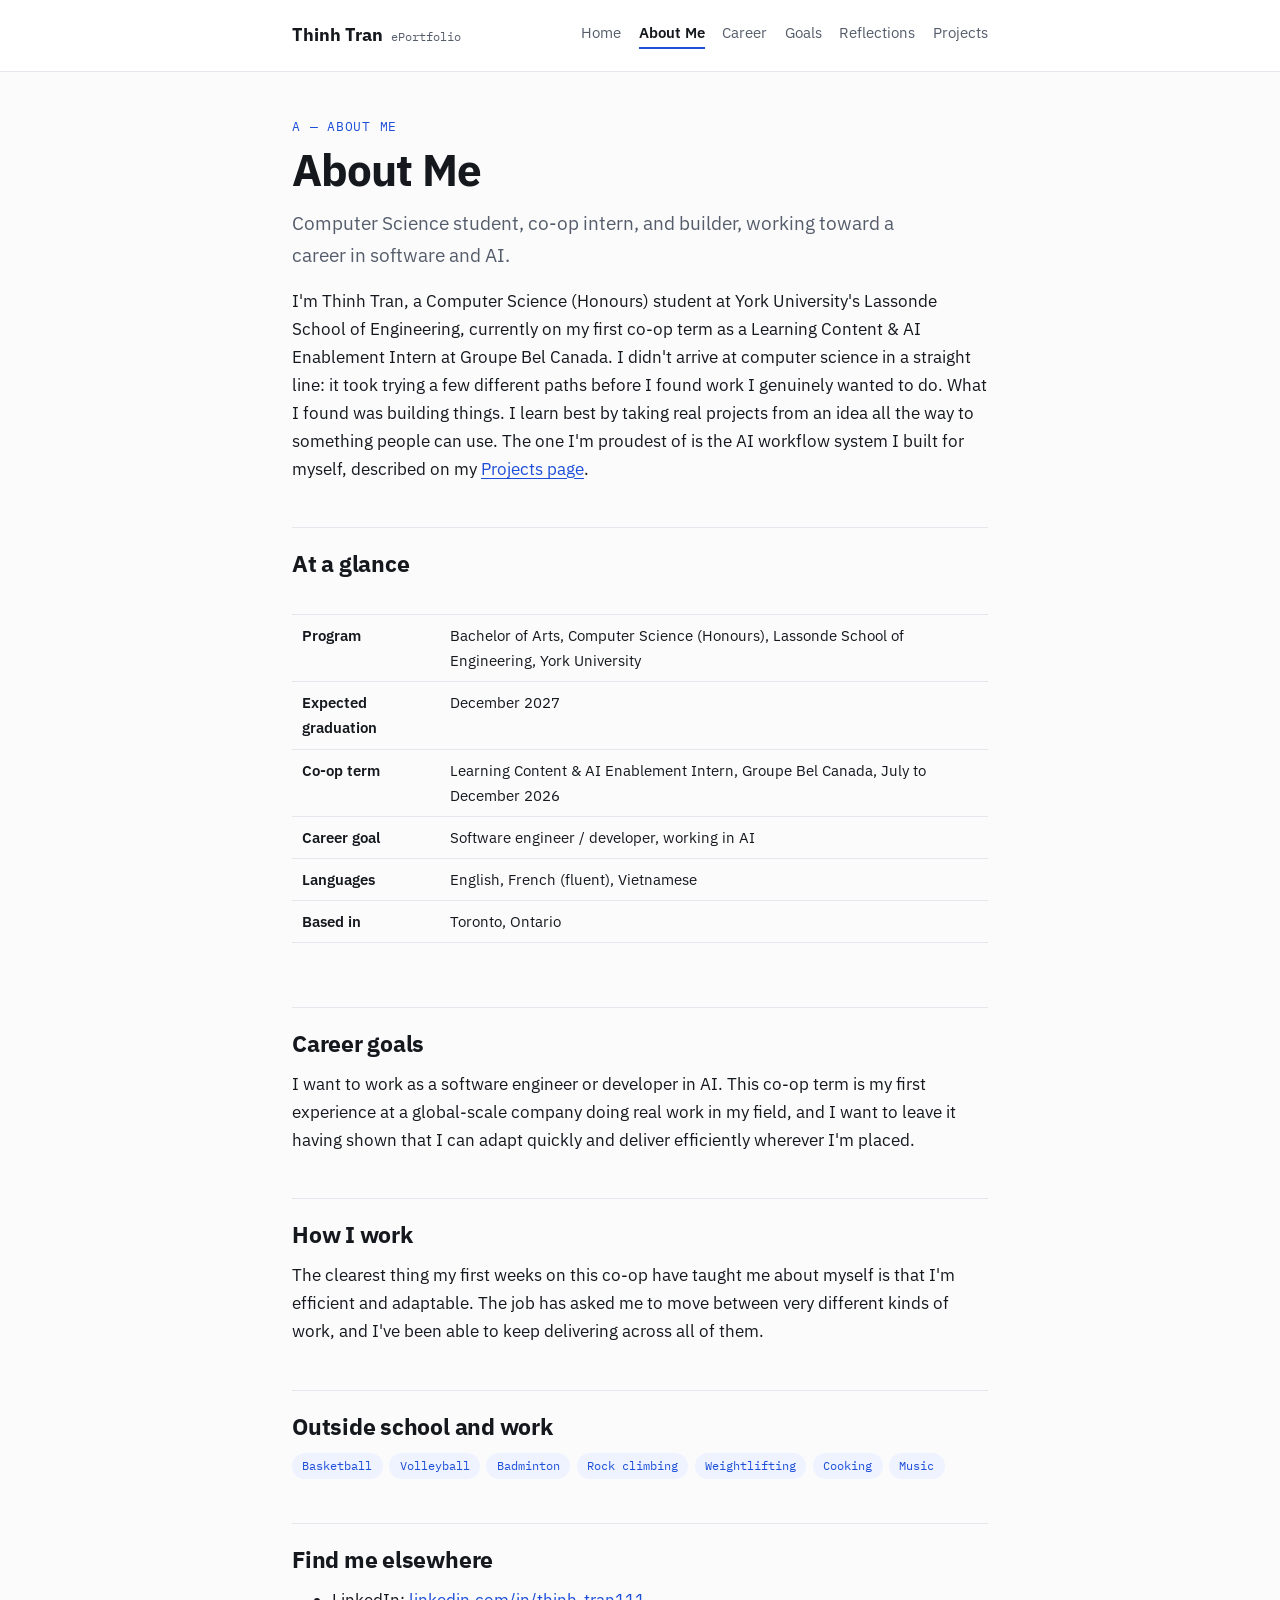
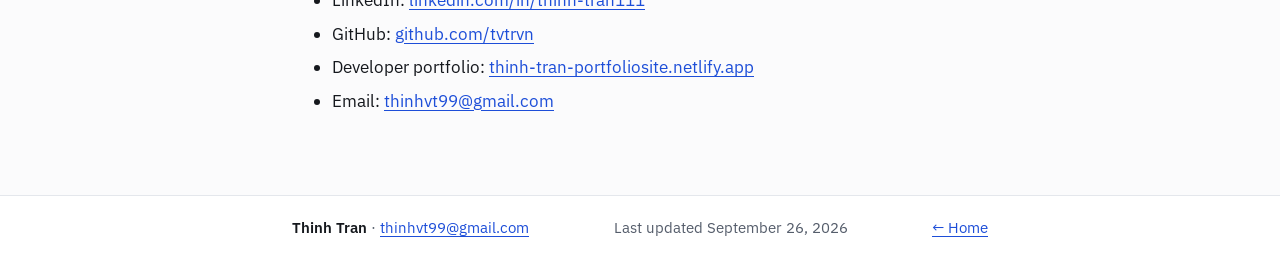
==== docs/about.html @ 8f865313 "ePortfolio: Week 1 shell" ====
<!doctype html>
<html lang="en">
<head>
<meta charset="utf-8">
<meta name="viewport" content="width=device-width, initial-scale=1">
<meta name="robots" content="noindex">
<title>About Me — Thinh Tran</title>
<meta name="description" content="About Thinh Tran: Computer Science student at York University, co-op intern, working toward a career in software and AI.">
<link rel="preconnect" href="https://fonts.googleapis.com">
<link rel="preconnect" href="https://fonts.gstatic.com" crossorigin>
<link href="https://fonts.googleapis.com/css2?family=IBM+Plex+Mono:wght@400;500&family=IBM+Plex+Sans:wght@400;500;600;700&display=swap" rel="stylesheet">
<link rel="stylesheet" href="style.css">
</head>
<body class="page-about">
<a class="skip" href="#main">Skip to content</a>
<header class="site-header">
  <div class="wrap header-row">
    <a class="wordmark" href="index.html">Thinh Tran<span class="wordmark-sub">ePortfolio</span></a>
    <nav aria-label="Main">
      <ul class="nav">
        <li><a href="index.html">Home</a></li>
        <li><a href="about.html" aria-current="page">About Me</a></li>
        <li><a href="career.html">Career</a></li>
        <li><a href="goals.html">Goals</a></li>
        <li><a href="reflections.html">Reflections</a></li>
        <li><a href="projects.html">Projects</a></li>
      </ul>
    </nav>
  </div>
</header>
<main id="main" class="wrap">
<p class="eyebrow">A — About Me</p>
<h1 id="about-me">About Me</h1>
<p class="lede">Computer Science student, co-op intern, and builder, working toward a career in software and AI.</p>

<p>I'm Thinh Tran, a Computer Science (Honours) student at York University's Lassonde School of Engineering, currently on my first co-op term as a Learning Content &amp; AI Enablement Intern at Groupe Bel Canada. I didn't arrive at computer science in a straight line: it took trying a few different paths before I found work I genuinely wanted to do. What I found was building things. I learn best by taking real projects from an idea all the way to something people can use. The one I'm proudest of is the AI workflow system I built for myself, described on my <a href="projects.html">Projects page</a>.</p>
<h2 id="at-a-glance">At a glance</h2>
<div class="table-scroll">
<table>
<thead>
<tr>
<th></th>
<th></th>
</tr>
</thead>
<tbody>
<tr>
<td><strong>Program</strong></td>
<td>Bachelor of Arts, Computer Science (Honours), Lassonde School of Engineering, York University</td>
</tr>
<tr>
<td><strong>Expected graduation</strong></td>
<td>December 2027</td>
</tr>
<tr>
<td><strong>Co-op term</strong></td>
<td>Learning Content &amp; AI Enablement Intern, Groupe Bel Canada, July to December 2026</td>
</tr>
<tr>
<td><strong>Career goal</strong></td>
<td>Software engineer / developer, working in AI</td>
</tr>
<tr>
<td><strong>Languages</strong></td>
<td>English, French (fluent), Vietnamese</td>
</tr>
<tr>
<td><strong>Based in</strong></td>
<td>Toronto, Ontario</td>
</tr>
</tbody>
</table>
</div>
<h2 id="career-goals">Career goals</h2>
<p>I want to work as a software engineer or developer in AI. This co-op term is my first experience at a global-scale company doing real work in my field, and I want to leave it having shown that I can adapt quickly and deliver efficiently wherever I'm placed.</p>
<h2 id="how-i-work">How I work</h2>
<p>The clearest thing my first weeks on this co-op have taught me about myself is that I'm efficient and adaptable. The job has asked me to move between very different kinds of work, and I've been able to keep delivering across all of them.</p>
<h2 id="outside-school-and-work">Outside school and work</h2>
<ul class="tags">
<li>Basketball</li><li>Volleyball</li><li>Badminton</li><li>Rock climbing</li><li>Weightlifting</li><li>Cooking</li><li>Music</li>
</ul>

<h2 id="find-me-elsewhere">Find me elsewhere</h2>
<ul>
<li>LinkedIn: <a href="https://www.linkedin.com/in/thinh-tran111">linkedin.com/in/thinh-tran111</a></li>
<li>GitHub: <a href="https://github.com/tvtrvn">github.com/tvtrvn</a></li>
<li>Developer portfolio: <a href="https://thinh-tran-portfoliosite.netlify.app">thinh-tran-portfoliosite.netlify.app</a></li>
<li>Email: <a href="mailto:thinhvt99@gmail.com">thinhvt99@gmail.com</a></li>
</ul>
</main>
<footer class="site-footer">
  <div class="wrap footer-row">
    <p><strong>Thinh Tran</strong> · <a href="mailto:thinhvt99@gmail.com">thinhvt99@gmail.com</a></p>
    <p class="updated">Last updated September 26, 2026</p>
    <p><a class="home-link" href="index.html">&larr; Home</a></p>
  </div>
</footer>
</body>
</html>
---- docs/style.css ----
/* Thinh Tran — ePortfolio. One stylesheet, one type family (+ mono for labels), one accent. */
:root {
  --bg: #fbfbfc;
  --surface: #ffffff;
  --ink: #15181d;
  --muted: #555d6b;
  --rule: #e4e7ec;
  --accent: #1d4ed8;
  --accent-soft: #eef3ff;
  --radius: 10px;
  --sans: "IBM Plex Sans", system-ui, -apple-system, "Segoe UI", Roboto, sans-serif;
  --mono: "IBM Plex Mono", ui-monospace, "SF Mono", Menlo, Consolas, monospace;
}

* { box-sizing: border-box; }
html { -webkit-text-size-adjust: 100%; }
body {
  margin: 0;
  background: var(--bg);
  color: var(--ink);
  font-family: var(--sans);
  font-size: 1.0625rem;
  line-height: 1.65;
}

.wrap { max-width: 46rem; margin: 0 auto; padding-inline: 1.25rem; }

a { color: var(--accent); text-underline-offset: 0.18em; }
a:hover { text-decoration-thickness: 2px; }
:focus-visible { outline: 3px solid var(--accent); outline-offset: 2px; border-radius: 4px; }

.skip {
  position: absolute; left: -999px; top: 0.5rem;
  background: var(--ink); color: #fff; padding: 0.5rem 0.75rem; border-radius: 6px;
}
.skip:focus { left: 0.5rem; }

/* ---------- header ---------- */
.site-header { border-bottom: 1px solid var(--rule); background: var(--surface); }
.header-row {
  display: flex; flex-wrap: wrap; align-items: center; justify-content: space-between;
  gap: 0.75rem 1.5rem; padding-block: 1rem;
}
.wordmark {
  color: var(--ink); text-decoration: none; font-weight: 700; font-size: 1.125rem;
  display: flex; align-items: baseline; gap: 0.5rem;
}
.wordmark-sub { font-family: var(--mono); font-weight: 400; font-size: 0.75rem; color: var(--muted); }
.nav { list-style: none; margin: 0; padding: 0; display: flex; flex-wrap: wrap; gap: 0.25rem 1.1rem; }
.nav a { color: var(--muted); text-decoration: none; font-size: 0.95rem; padding-block: 0.25rem; display: inline-block; }
.nav a:hover { color: var(--ink); }
.nav a[aria-current="page"] { color: var(--ink); font-weight: 600; box-shadow: inset 0 -2px 0 var(--accent); }

/* ---------- page type ---------- */
main { padding-block: 2.75rem 4rem; }
.eyebrow {
  font-family: var(--mono); font-size: 0.8rem; letter-spacing: 0.06em; text-transform: uppercase;
  color: var(--accent); margin: 0 0 0.5rem;
}
h1 { font-size: clamp(2rem, 1.4rem + 2.6vw, 2.75rem); line-height: 1.15; letter-spacing: -0.02em; margin: 0 0 0.75rem; }
h2 {
  font-size: 1.45rem; line-height: 1.3; letter-spacing: -0.01em;
  margin: 2.75rem 0 0.75rem; padding-top: 1.25rem; border-top: 1px solid var(--rule);
}
h3 { font-size: 1.125rem; line-height: 1.35; margin: 1.75rem 0 0.35rem; }
p, ul, ol { margin: 0 0 1rem; }
li { margin-bottom: 0.35rem; }
.lede { font-size: 1.2rem; color: var(--muted); max-width: 38rem; }
strong { font-weight: 600; }

/* ---------- home ---------- */
.purpose {
  background: var(--surface); border: 1px solid var(--rule); border-left: 4px solid var(--accent);
  border-radius: var(--radius); padding: 1.1rem 1.25rem; margin: 1.75rem 0;
}
.purpose p:last-child { margin-bottom: 0; }
.label { font-family: var(--mono); font-size: 0.78rem; letter-spacing: 0.05em; text-transform: uppercase; color: var(--muted); margin: 0 0 0.35rem; }

.toc { list-style: none; padding: 0; margin: 1rem 0 0; display: grid; gap: 0.75rem; }
.toc li { margin: 0; }
.toc a {
  display: block; text-decoration: none; color: var(--ink);
  background: var(--surface); border: 1px solid var(--rule); border-radius: var(--radius);
  padding: 0.95rem 1.15rem; transition: border-color 0.15s ease;
}
.toc a:hover { border-color: var(--accent); }
.toc .toc-title { display: block; font-weight: 600; color: var(--accent); }
.toc .toc-desc { display: block; color: var(--muted); font-size: 0.95rem; }

.status { font-family: var(--mono); font-size: 0.85rem; color: var(--muted); margin-top: 1.25rem; }

/* ---------- entries (career) ---------- */
.entry { margin: 1.5rem 0 1.75rem; }
.entry-head { display: flex; flex-wrap: wrap; justify-content: space-between; gap: 0.1rem 1rem; align-items: baseline; }
.entry-head h3 { margin: 0; }
.entry-meta { font-family: var(--mono); font-size: 0.82rem; color: var(--muted); white-space: nowrap; }
.entry-org { color: var(--muted); margin: 0.1rem 0 0.5rem; }
.entry ul { padding-left: 1.2rem; }
.accomplishment { background: var(--accent-soft); border-radius: 8px; padding: 0.55rem 0.8rem; font-size: 0.97rem; }

/* ---------- cards (projects, portfolios) ---------- */
.card {
  background: var(--surface); border: 1px solid var(--rule); border-radius: var(--radius);
  padding: 1.25rem 1.35rem; margin: 1.25rem 0;
}
.card h3 { margin-top: 0; }
.card > :last-child { margin-bottom: 0; }
.links { font-size: 0.95rem; }
.stack { font-family: var(--mono); font-size: 0.8rem; color: var(--muted); }

.tags { list-style: none; padding: 0; margin: 0.25rem 0 0.75rem; display: flex; flex-wrap: wrap; gap: 0.4rem; }
.tags li {
  margin: 0; font-family: var(--mono); font-size: 0.75rem; color: var(--accent);
  background: var(--accent-soft); border-radius: 999px; padding: 0.2rem 0.65rem;
}

.coming {
  border: 1px dashed #c3c9d3; border-radius: var(--radius); padding: 0.8rem 1rem;
  color: var(--muted); font-size: 0.95rem; background: transparent;
}
.coming p:last-child { margin-bottom: 0; }

/* ---------- tables ---------- */
.table-scroll { overflow-x: auto; }
table { border-collapse: collapse; width: 100%; font-size: 0.95rem; margin: 0.5rem 0 1.25rem; }
th, td { text-align: left; padding: 0.5rem 0.6rem; border-bottom: 1px solid var(--rule); vertical-align: top; }
th { font-weight: 600; }

/* ---------- footer ---------- */
.site-footer { border-top: 1px solid var(--rule); background: var(--surface); }
.footer-row {
  display: flex; flex-wrap: wrap; justify-content: space-between; gap: 0.25rem 1.5rem;
  padding-block: 1.25rem; font-size: 0.92rem; color: var(--muted);
}
.footer-row p { margin: 0; }
.footer-row strong { color: var(--ink); }

/* ---------- small screens ---------- */
@media (max-width: 560px) {
  body { font-size: 1rem; }
  main { padding-block: 2rem 3rem; }
  .entry-meta { white-space: normal; }
}

/* ---------- print (resume PDF) ---------- */
.print-only { display: none; }
@media print {
  @page { margin: 12mm 14mm; }
  html { font-size: 9.5pt; }
  body { background: #fff; font-size: 1rem; line-height: 1.42; }
  .site-header, .site-footer, .skip, .no-print, .eyebrow { display: none !important; }
  .print-only { display: block; }
  main { padding: 0; max-width: none; }
  h1 { font-size: 2rem; margin-bottom: 0.2rem; }
  h2 { font-size: 1.25rem; margin: 1rem 0 0.4rem; padding-top: 0.5rem; break-after: avoid; }
  h3 { font-size: 1.05rem; margin-top: 0.6rem; }
  p, ul { margin-bottom: 0.45rem; }
  li { margin-bottom: 0.15rem; }
  .entry { margin: 0.7rem 0; }
  .entry-head { break-after: avoid; }
  .entry-org { margin-bottom: 0.25rem; }
  .accomplishment { background: none; padding: 0; font-size: 1rem; }
  th, td { padding: 0.25rem 0.4rem; font-size: 1rem; }
  a { color: var(--ink); text-decoration: none; }
}
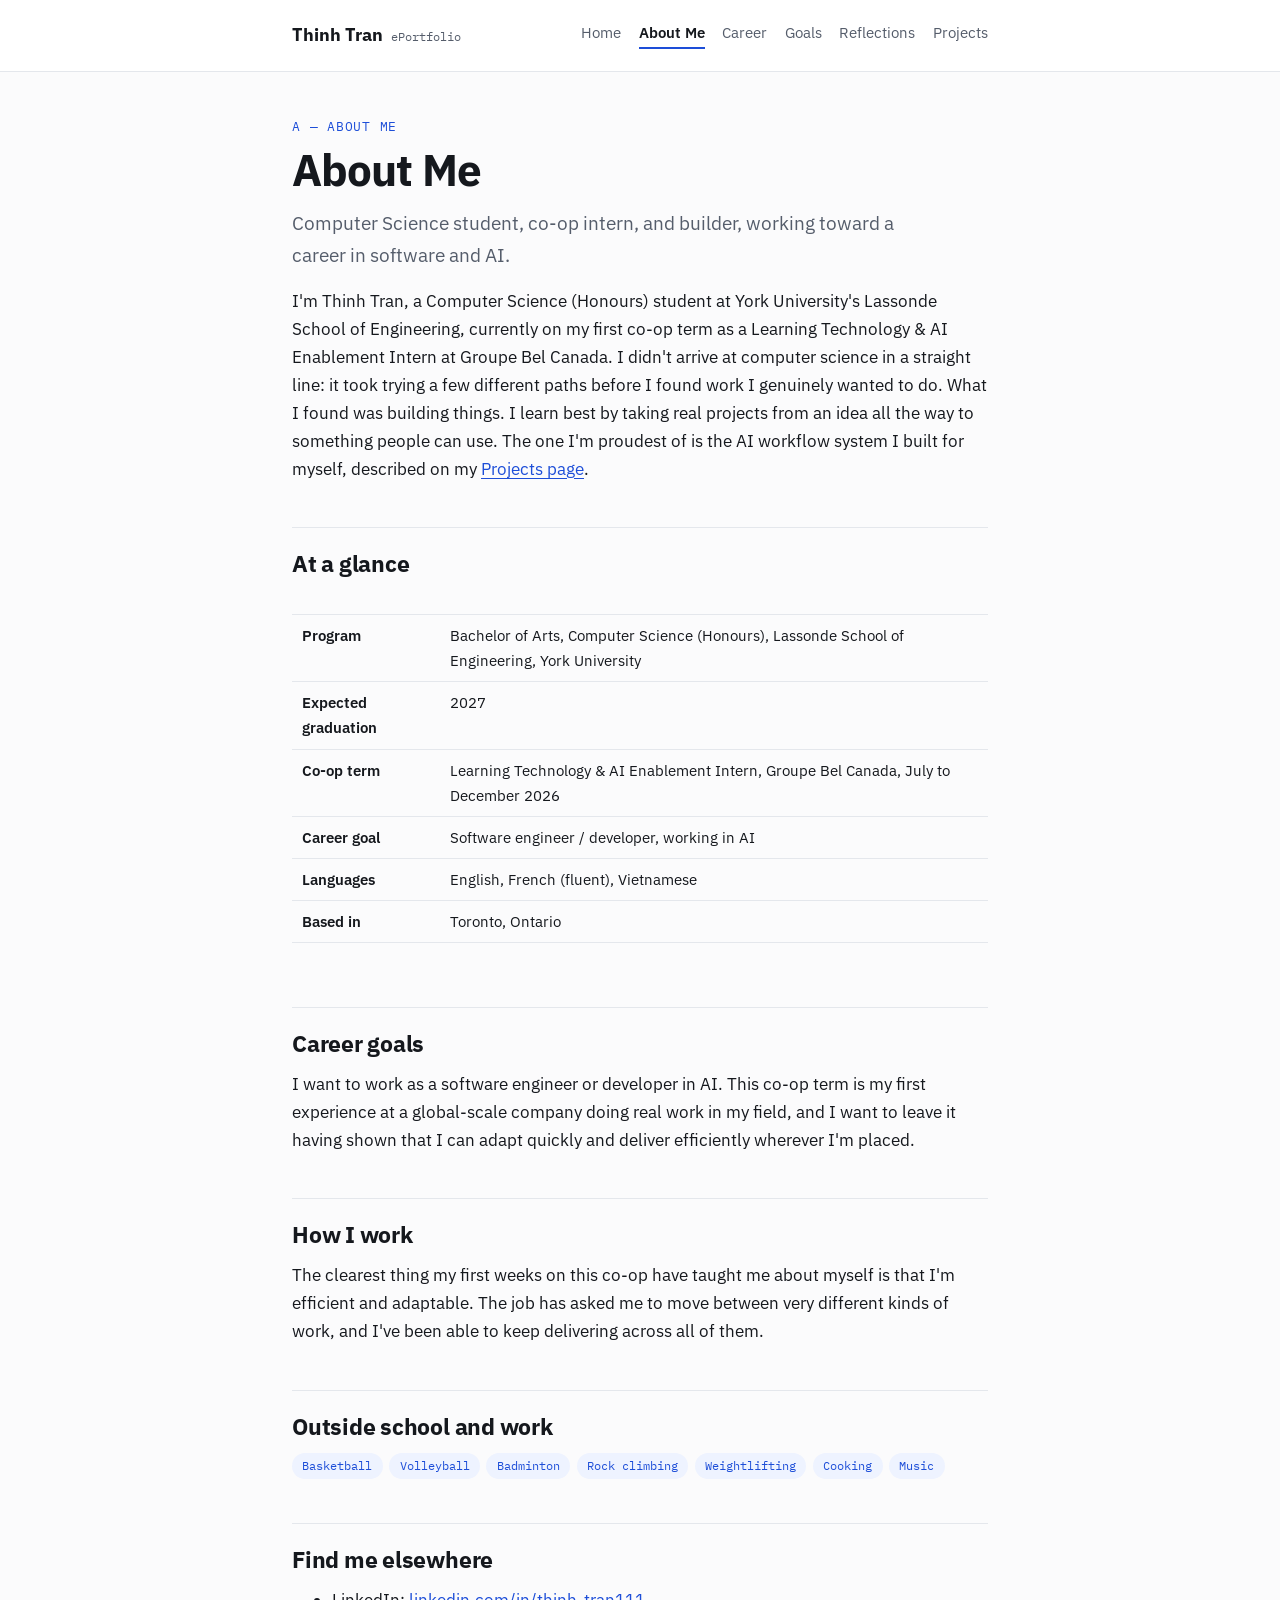
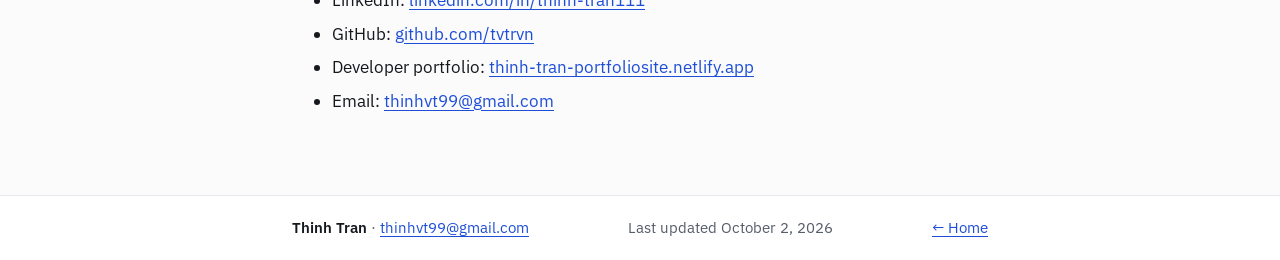
==== commit 41b5bec1: "Career: Bel title, York Sep 2024, Swimingo final numbers (14 pages live), 22-test E2E, Aritzia to Au" ====
--- a/docs/about.html
+++ b/docs/about.html
@@ -33,7 +33,7 @@
 <h1 id="about-me">About Me</h1>
 <p class="lede">Computer Science student, co-op intern, and builder, working toward a career in software and AI.</p>
 
-<p>I'm Thinh Tran, a Computer Science (Honours) student at York University's Lassonde School of Engineering, currently on my first co-op term as a Learning Content &amp; AI Enablement Intern at Groupe Bel Canada. I didn't arrive at computer science in a straight line: it took trying a few different paths before I found work I genuinely wanted to do. What I found was building things. I learn best by taking real projects from an idea all the way to something people can use. The one I'm proudest of is the AI workflow system I built for myself, described on my <a href="projects.html">Projects page</a>.</p>
+<p>I'm Thinh Tran, a Computer Science (Honours) student at York University's Lassonde School of Engineering, currently on my first co-op term as a Learning Technology &amp; AI Enablement Intern at Groupe Bel Canada. I didn't arrive at computer science in a straight line: it took trying a few different paths before I found work I genuinely wanted to do. What I found was building things. I learn best by taking real projects from an idea all the way to something people can use. The one I'm proudest of is the AI workflow system I built for myself, described on my <a href="projects.html">Projects page</a>.</p>
 <h2 id="at-a-glance">At a glance</h2>
 <div class="table-scroll">
 <table>
@@ -50,11 +50,11 @@
 </tr>
 <tr>
 <td><strong>Expected graduation</strong></td>
-<td>December 2027</td>
+<td>2027</td>
 </tr>
 <tr>
 <td><strong>Co-op term</strong></td>
-<td>Learning Content &amp; AI Enablement Intern, Groupe Bel Canada, July to December 2026</td>
+<td>Learning Technology &amp; AI Enablement Intern, Groupe Bel Canada, July to December 2026</td>
 </tr>
 <tr>
 <td><strong>Career goal</strong></td>
@@ -91,7 +91,7 @@
 <footer class="site-footer">
   <div class="wrap footer-row">
     <p><strong>Thinh Tran</strong> · <a href="mailto:thinhvt99@gmail.com">thinhvt99@gmail.com</a></p>
-    <p class="updated">Last updated September 26, 2026</p>
+    <p class="updated">Last updated October 2, 2026</p>
     <p><a class="home-link" href="index.html">&larr; Home</a></p>
   </div>
 </footer>
--- a/docs/style.css
+++ b/docs/style.css
@@ -158,7 +158,8 @@
   li { margin-bottom: 0.15rem; }
   .entry { margin: 0.7rem 0; }
   .entry-head { break-after: avoid; }
-  .entry-org { margin-bottom: 0.25rem; }
+  .entry-org { margin-bottom: 0.25rem; break-after: avoid; }
+  .entry ul { break-before: avoid; }
   .accomplishment { background: none; padding: 0; font-size: 1rem; }
   th, td { padding: 0.25rem 0.4rem; font-size: 1rem; }
   a { color: var(--ink); text-decoration: none; }
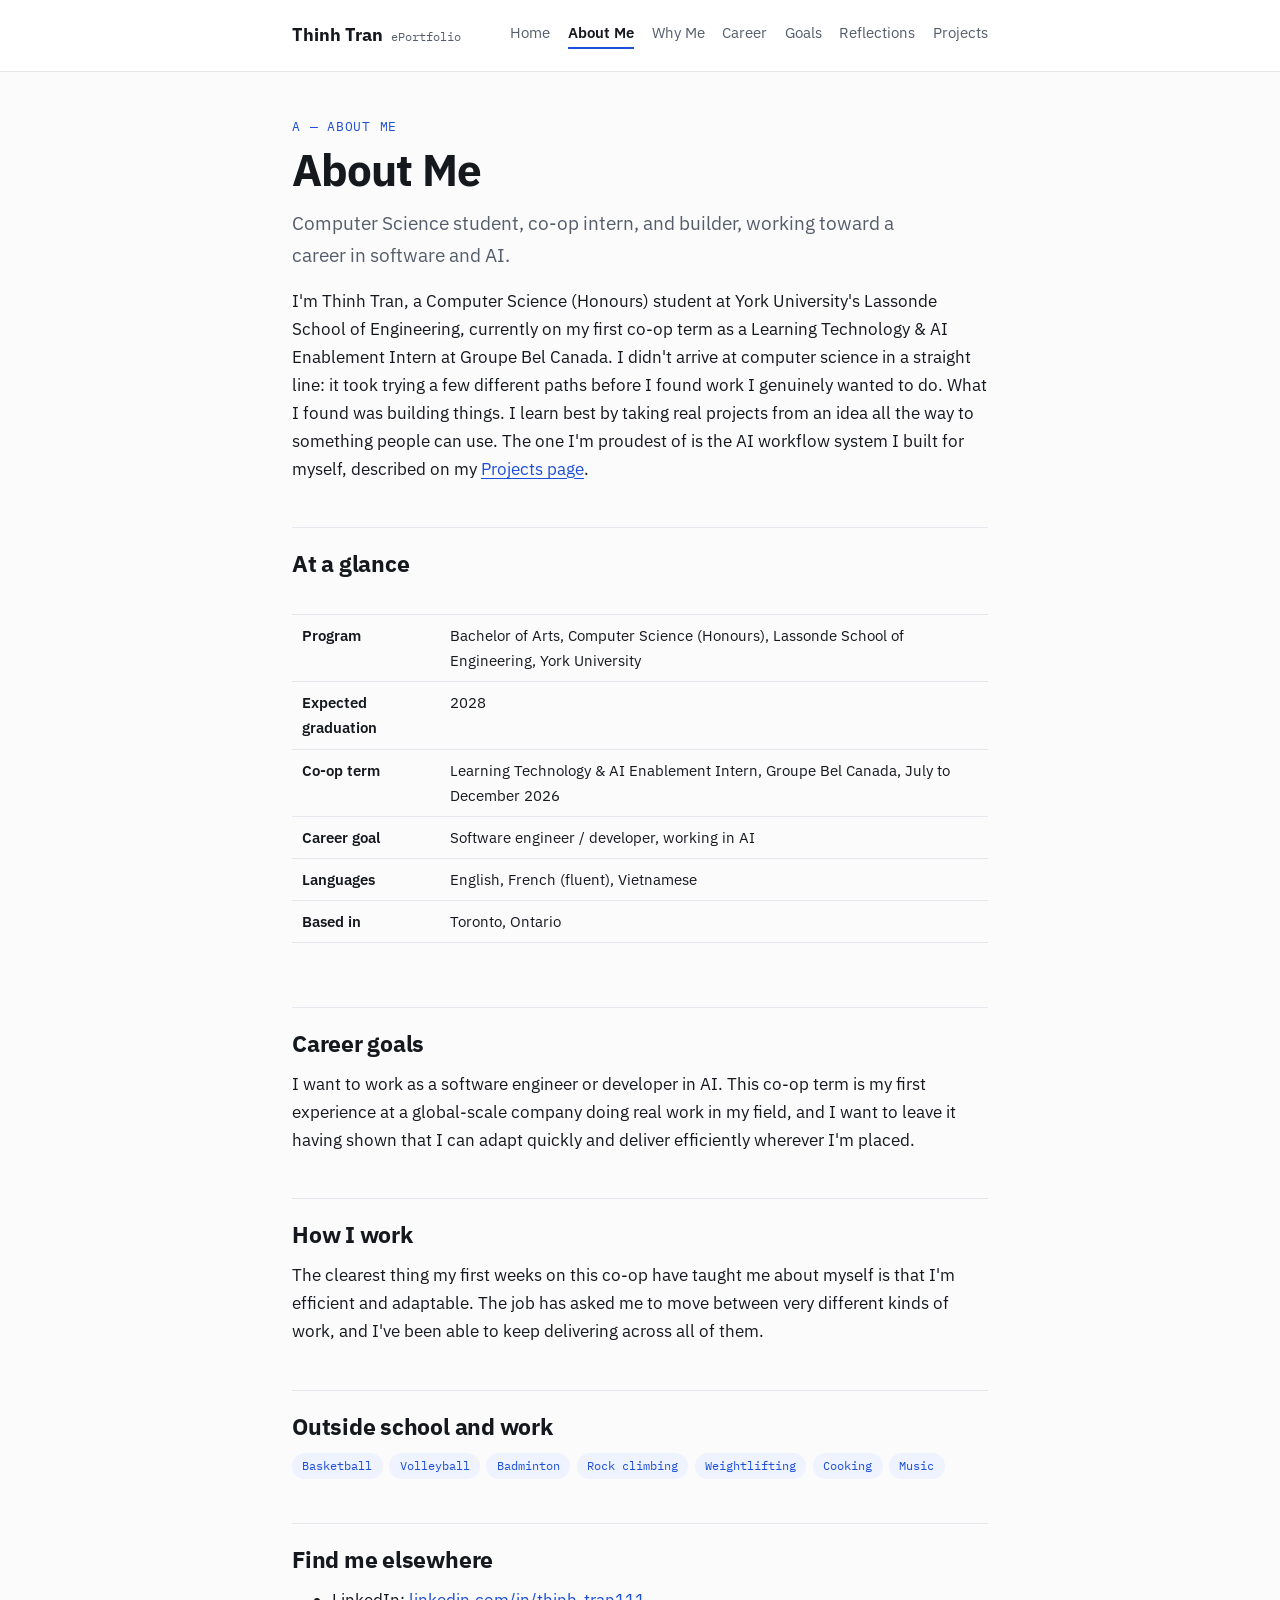
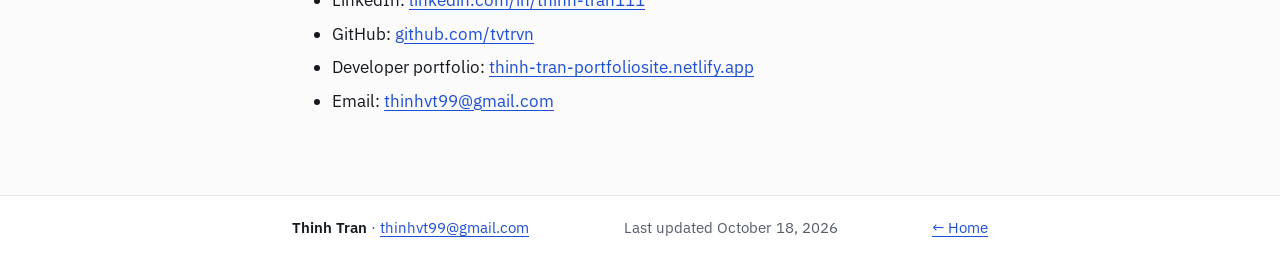
==== commit 49fb503d: "Week 4: Why Me video page (video, captions, poster); graduation 2028; check.py verifies media files" ====
--- a/docs/about.html
+++ b/docs/about.html
@@ -20,6 +20,7 @@
       <ul class="nav">
         <li><a href="index.html">Home</a></li>
         <li><a href="about.html" aria-current="page">About Me</a></li>
+        <li><a href="why-me.html">Why Me</a></li>
         <li><a href="career.html">Career</a></li>
         <li><a href="goals.html">Goals</a></li>
         <li><a href="reflections.html">Reflections</a></li>
@@ -50,7 +51,7 @@
 </tr>
 <tr>
 <td><strong>Expected graduation</strong></td>
-<td>2027</td>
+<td>2028</td>
 </tr>
 <tr>
 <td><strong>Co-op term</strong></td>
@@ -91,7 +92,7 @@
 <footer class="site-footer">
   <div class="wrap footer-row">
     <p><strong>Thinh Tran</strong> · <a href="mailto:thinhvt99@gmail.com">thinhvt99@gmail.com</a></p>
-    <p class="updated">Last updated October 2, 2026</p>
+    <p class="updated">Last updated October 18, 2026</p>
     <p><a class="home-link" href="index.html">&larr; Home</a></p>
   </div>
 </footer>
--- a/docs/style.css
+++ b/docs/style.css
@@ -164,3 +164,8 @@
   th, td { padding: 0.25rem 0.4rem; font-size: 1rem; }
   a { color: var(--ink); text-decoration: none; }
 }
+
+/* ---------- video ---------- */
+.video { margin: 1.5rem 0 2rem; }
+.video video { width: 100%; height: auto; display: block; border-radius: var(--radius); background: #000; box-shadow: 0 1px 2px rgba(0,0,0,.06), 0 12px 32px rgba(0,0,0,.10); }
+.video figcaption { color: var(--muted); font-size: 0.9rem; margin-top: 0.6rem; }
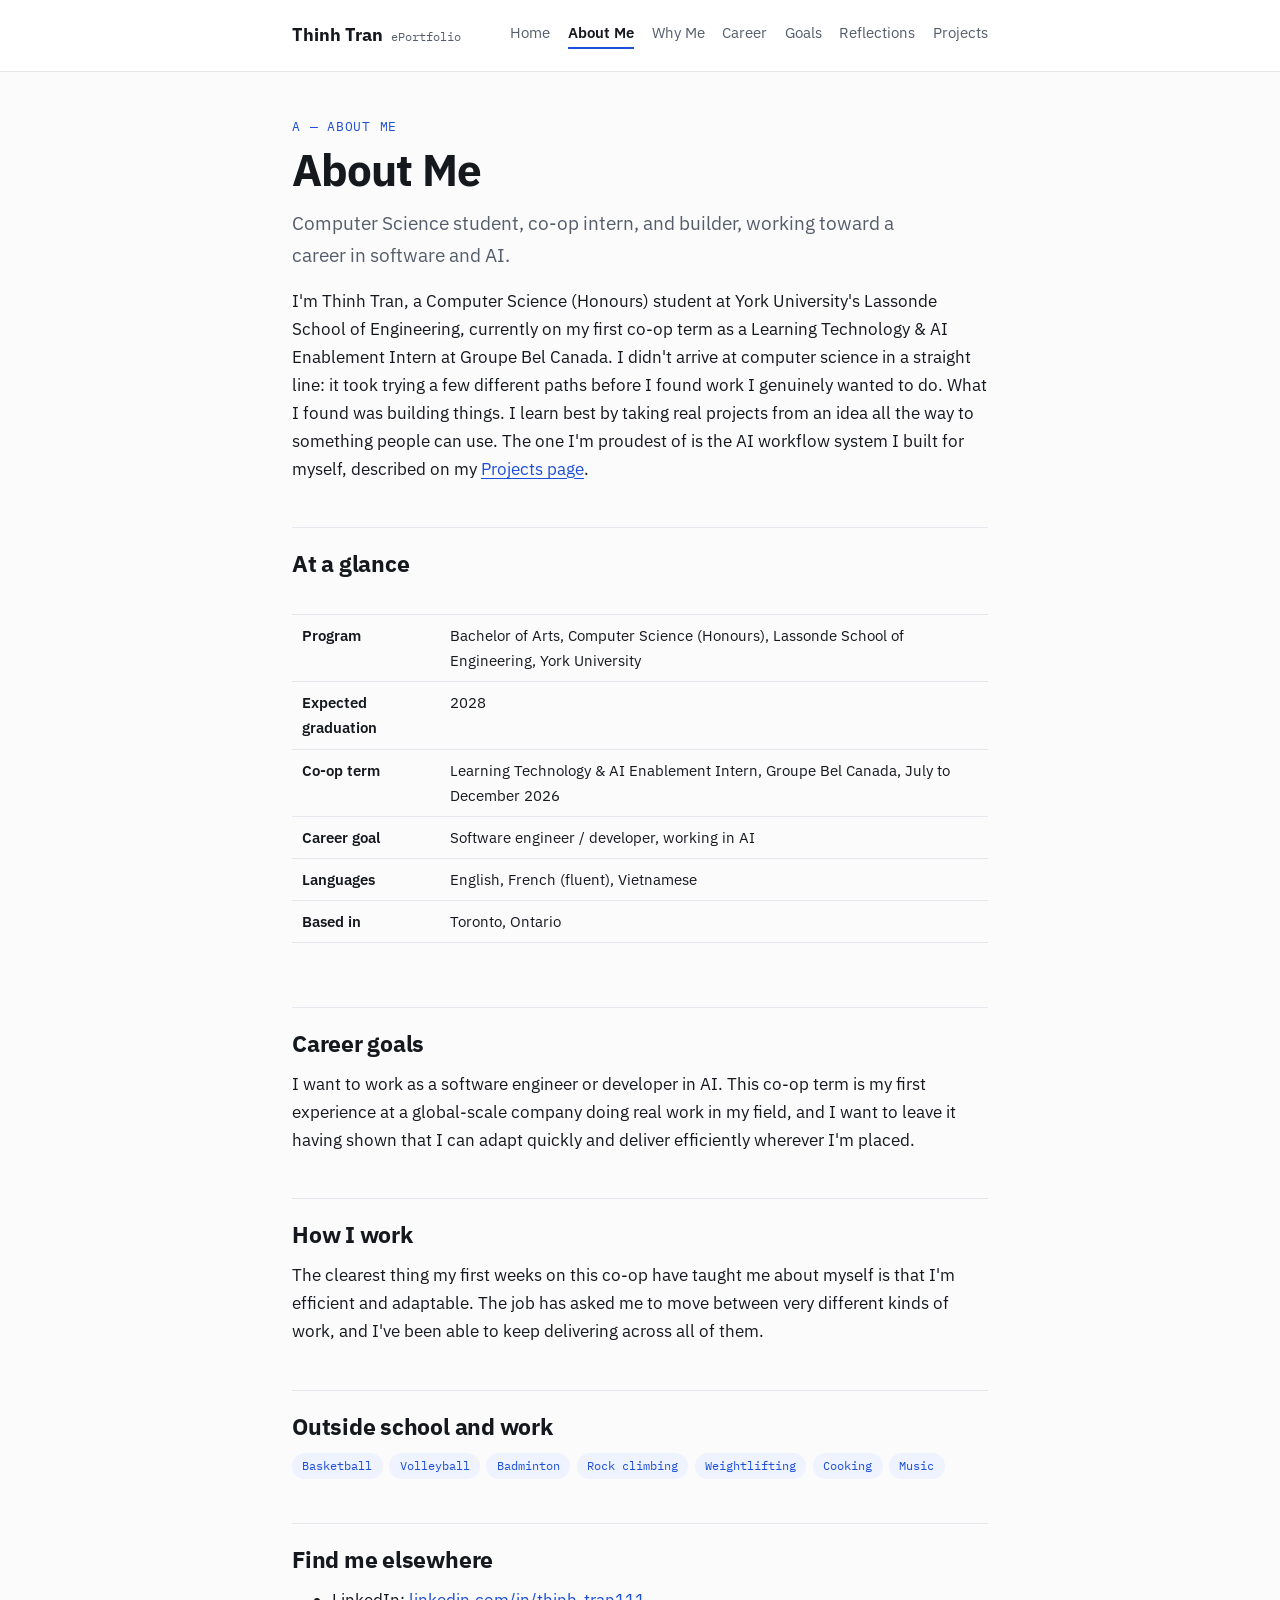
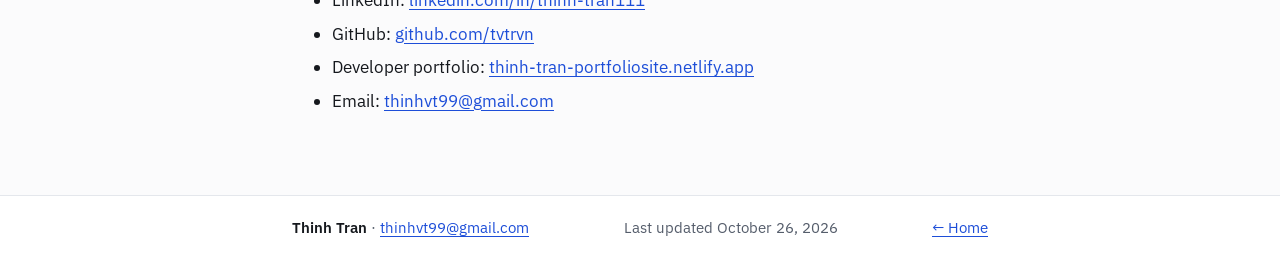
==== commit ce4f4b81: "Career: Bel work mode is remote, not hybrid (Thinh, Oct 23)" ====
--- a/docs/about.html
+++ b/docs/about.html
@@ -92,7 +92,7 @@
 <footer class="site-footer">
   <div class="wrap footer-row">
     <p><strong>Thinh Tran</strong> · <a href="mailto:thinhvt99@gmail.com">thinhvt99@gmail.com</a></p>
-    <p class="updated">Last updated October 18, 2026</p>
+    <p class="updated">Last updated October 26, 2026</p>
     <p><a class="home-link" href="index.html">&larr; Home</a></p>
   </div>
 </footer>
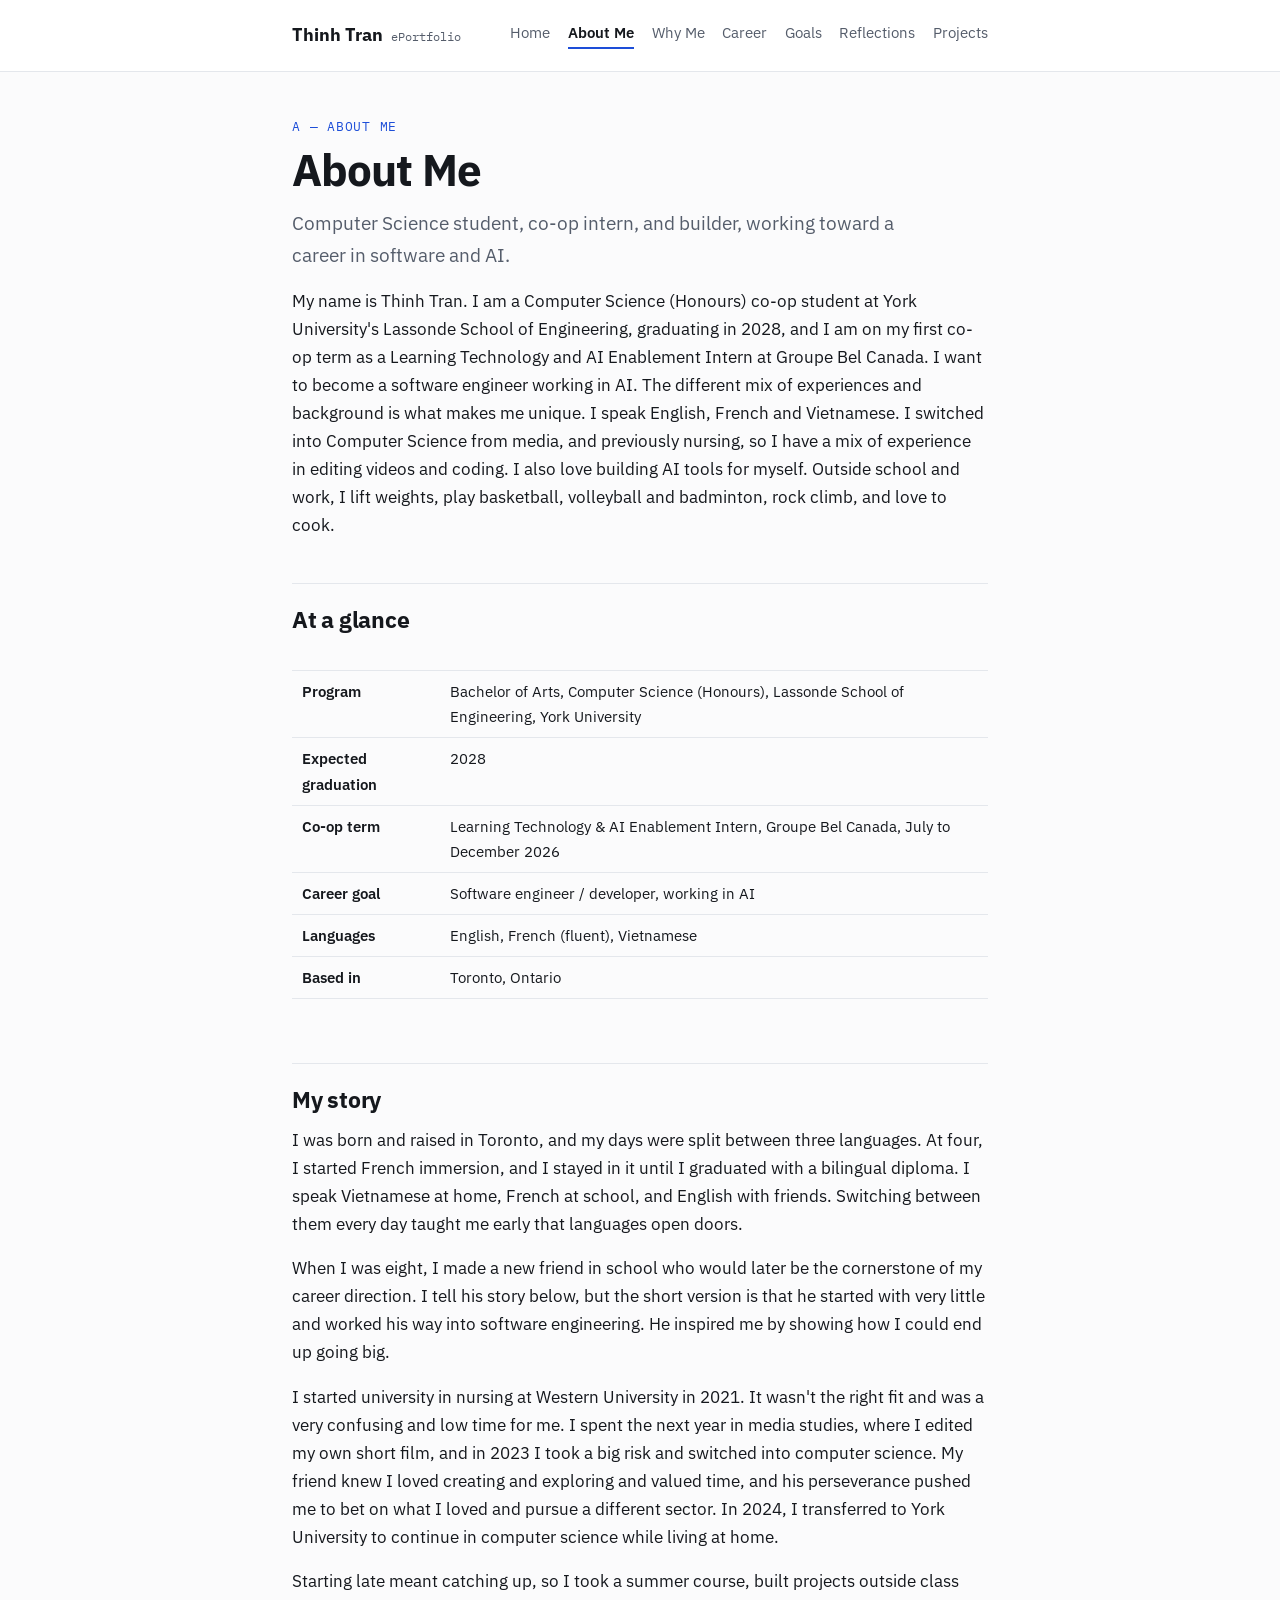
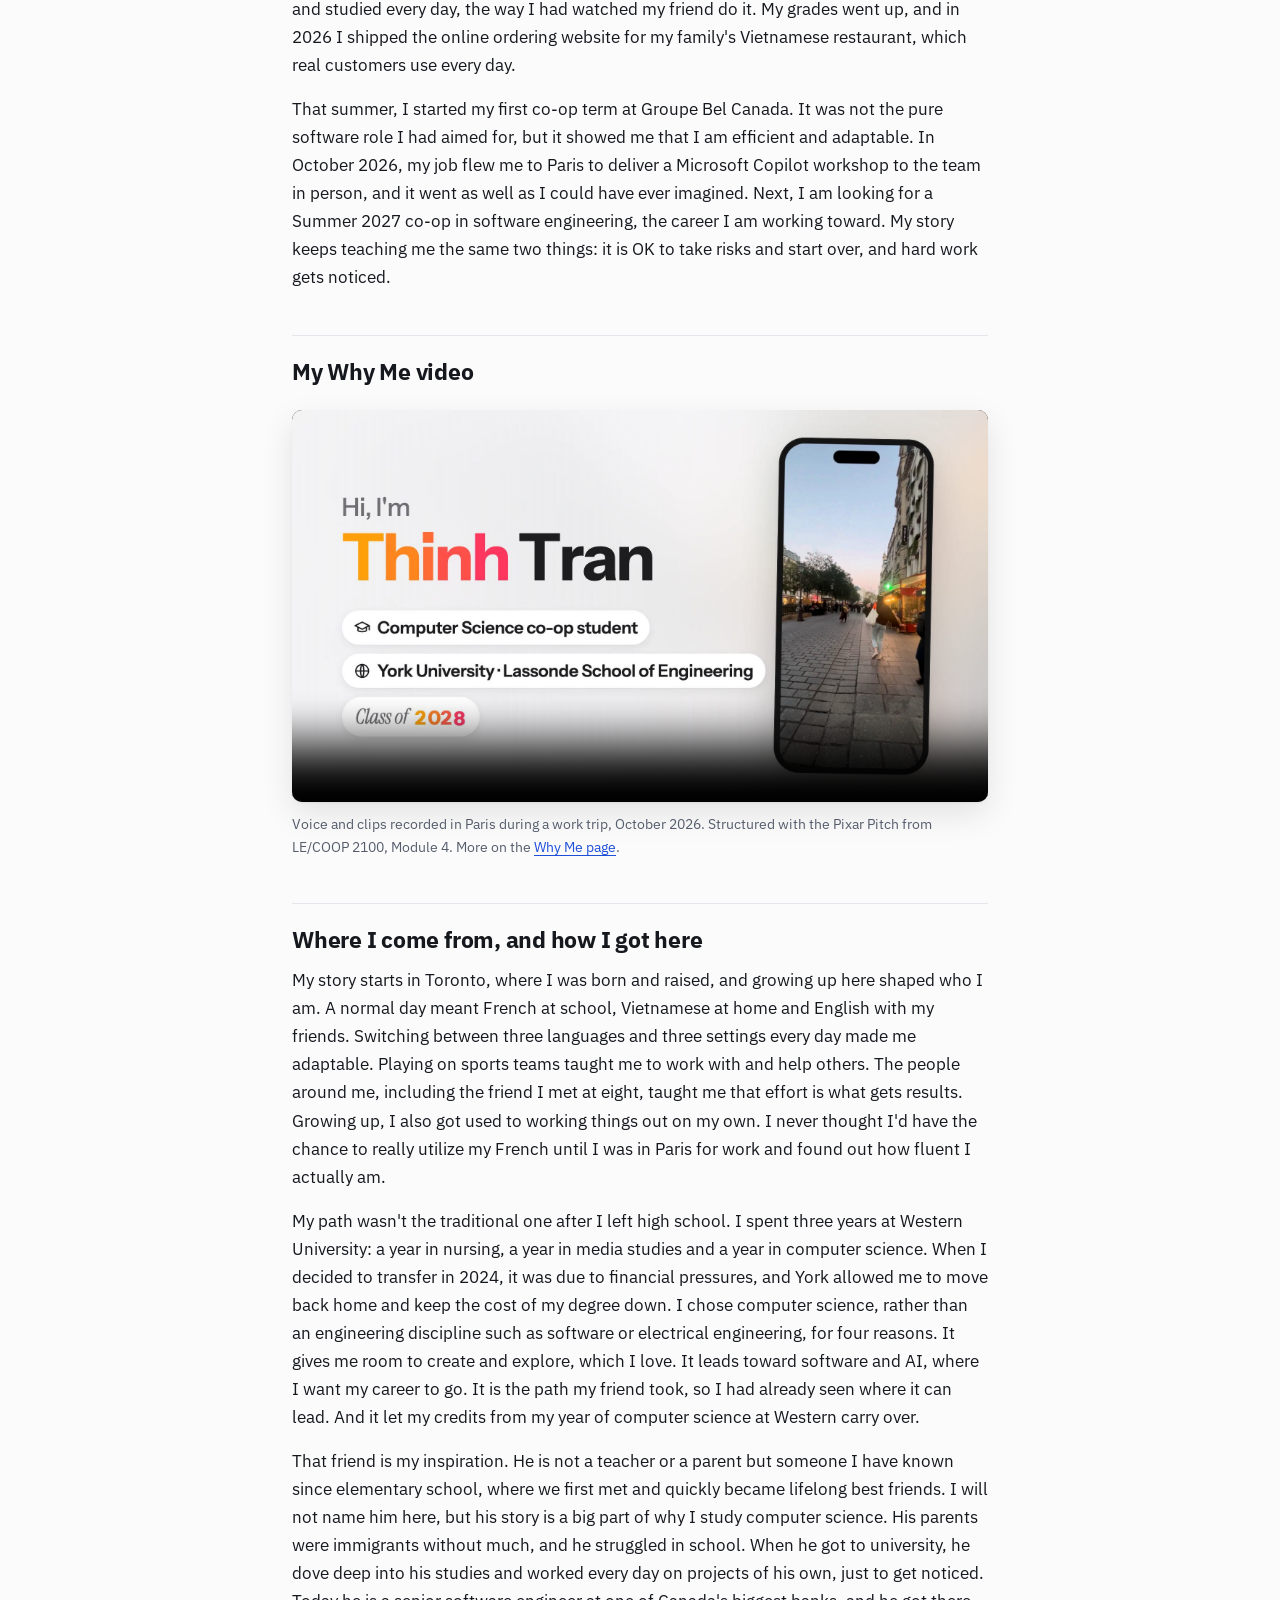
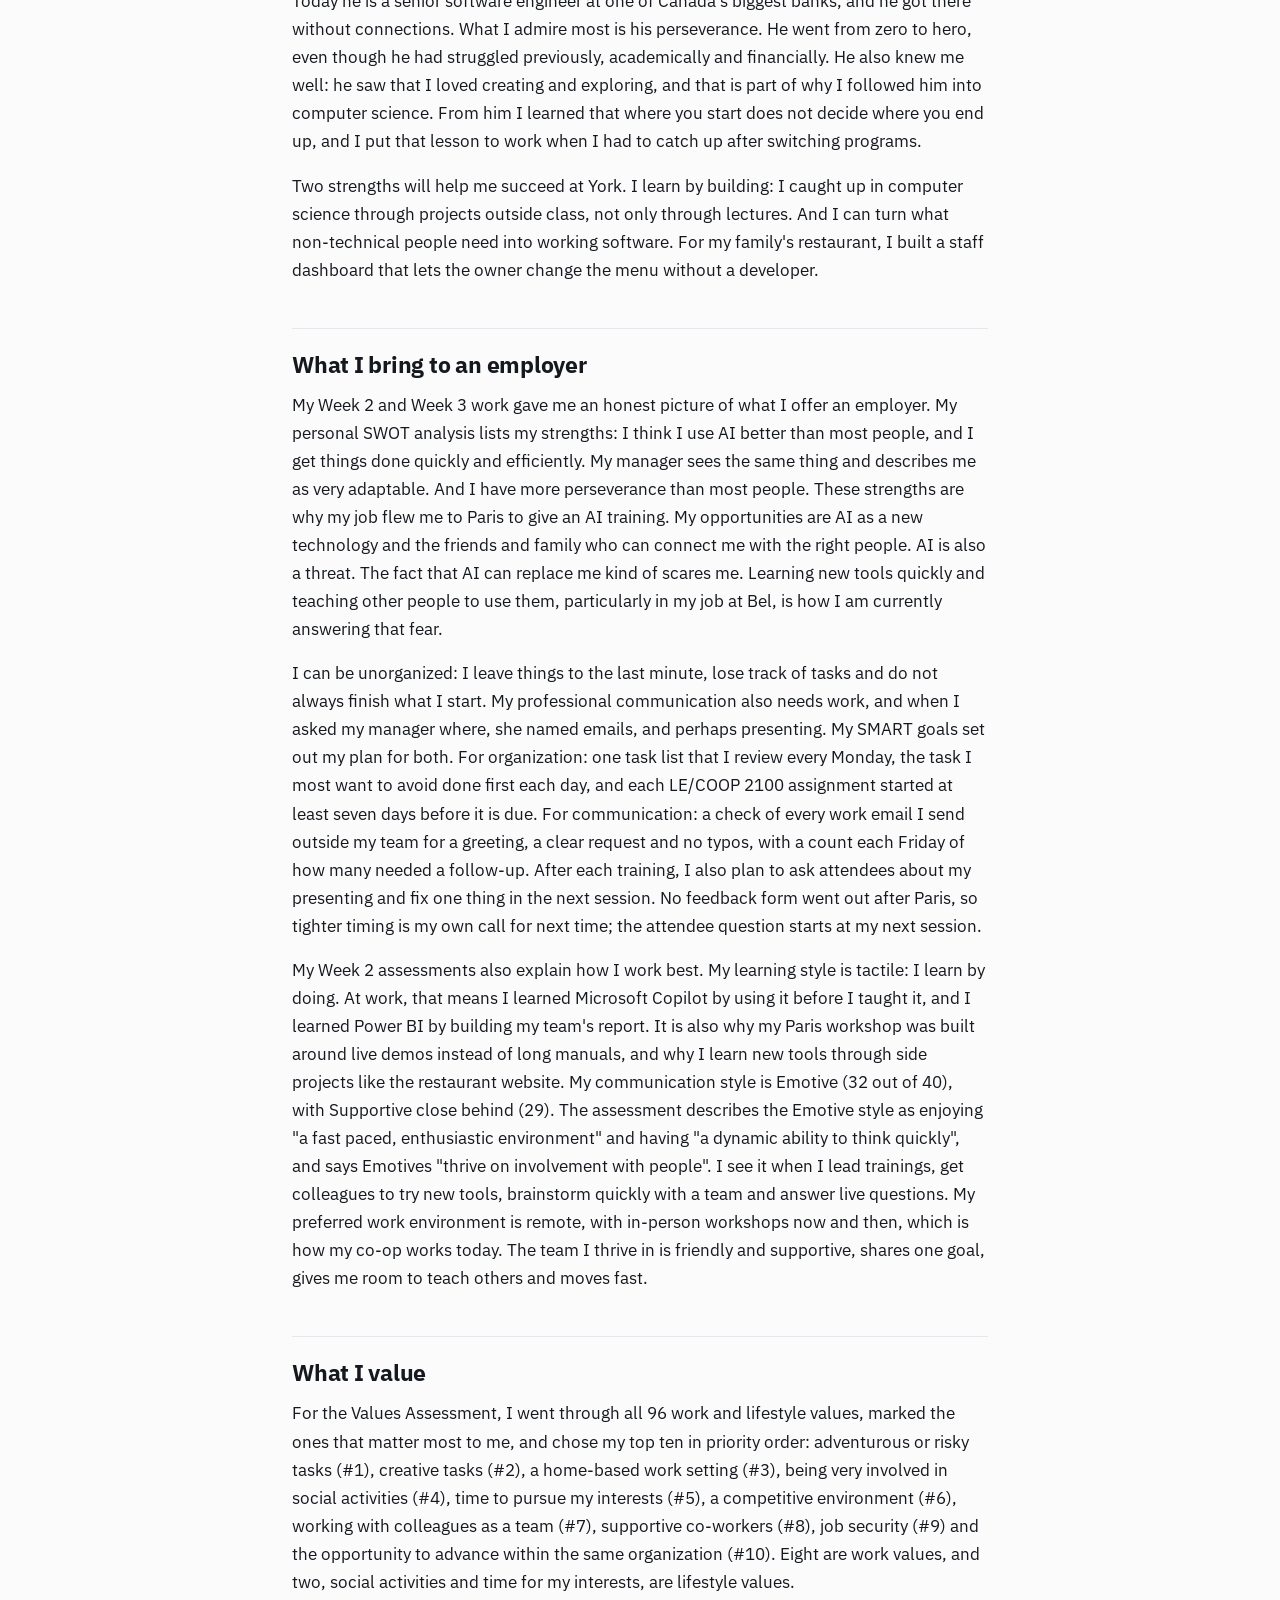
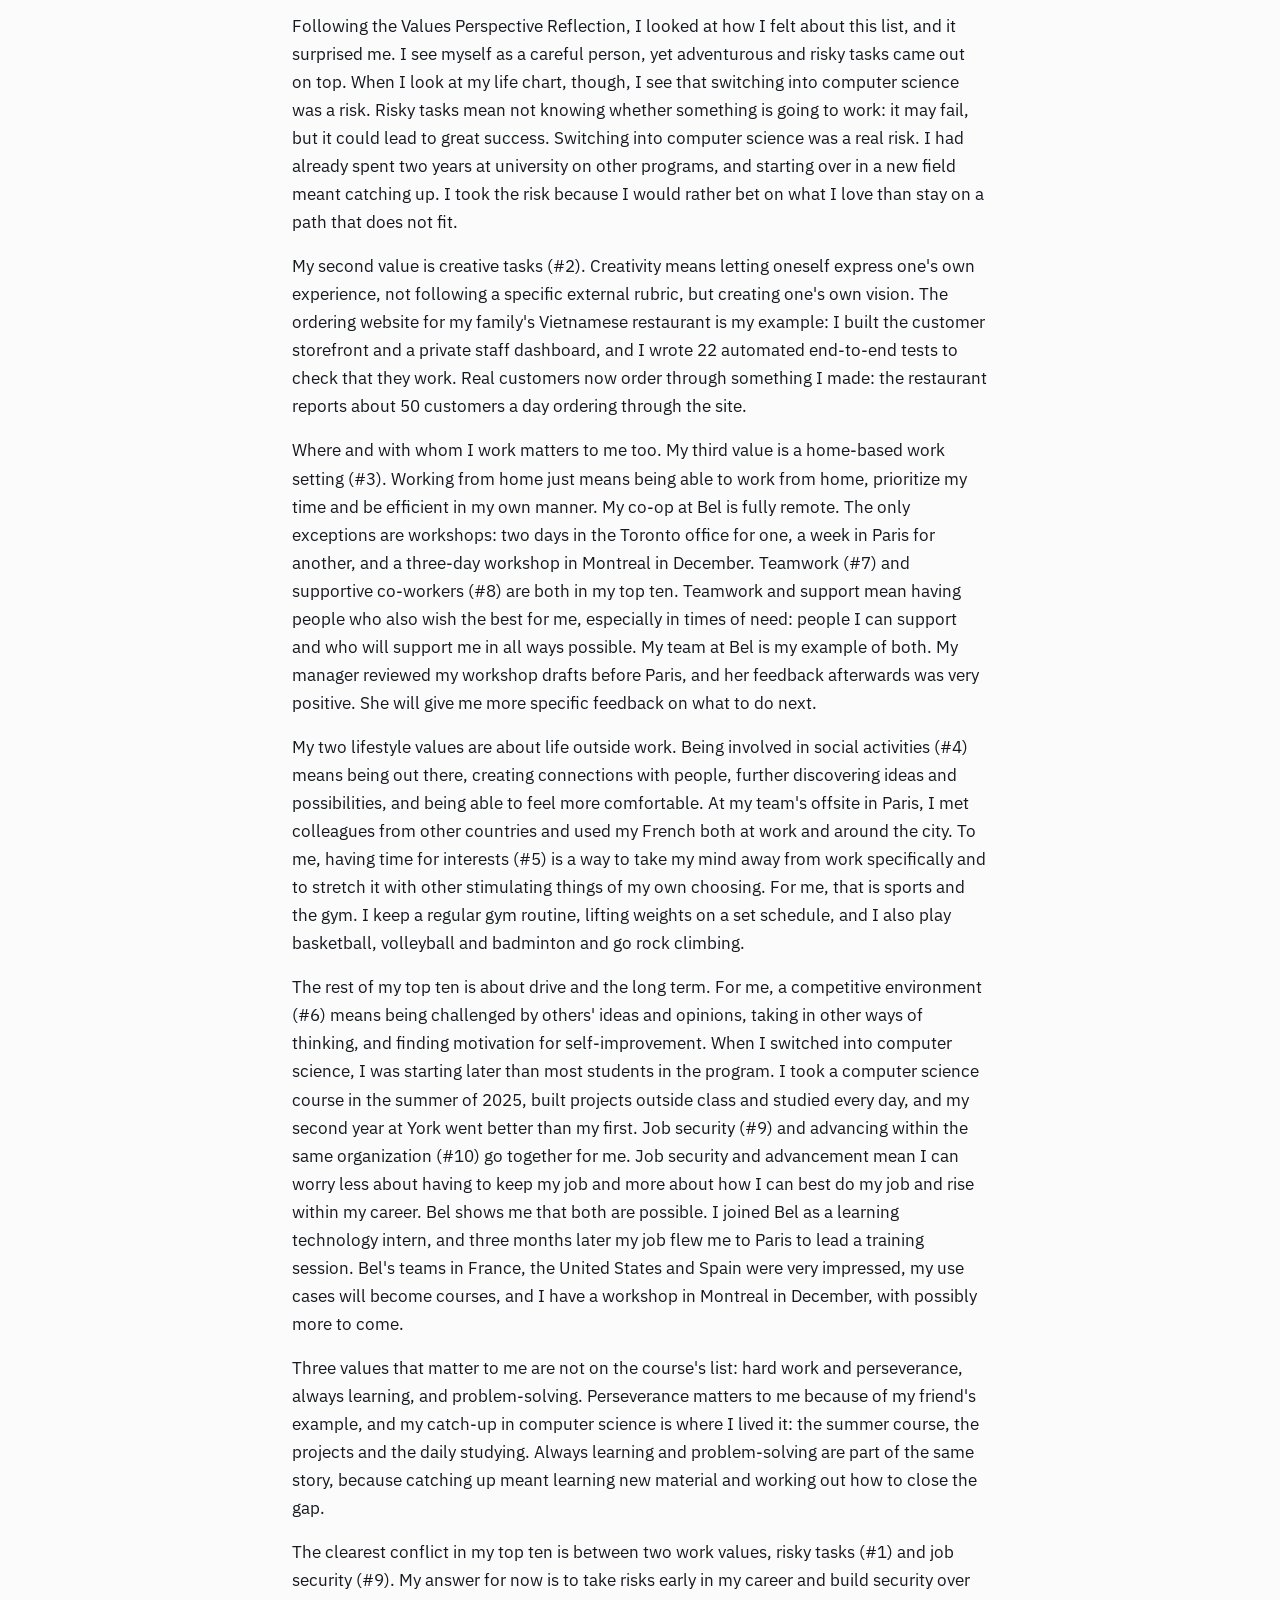
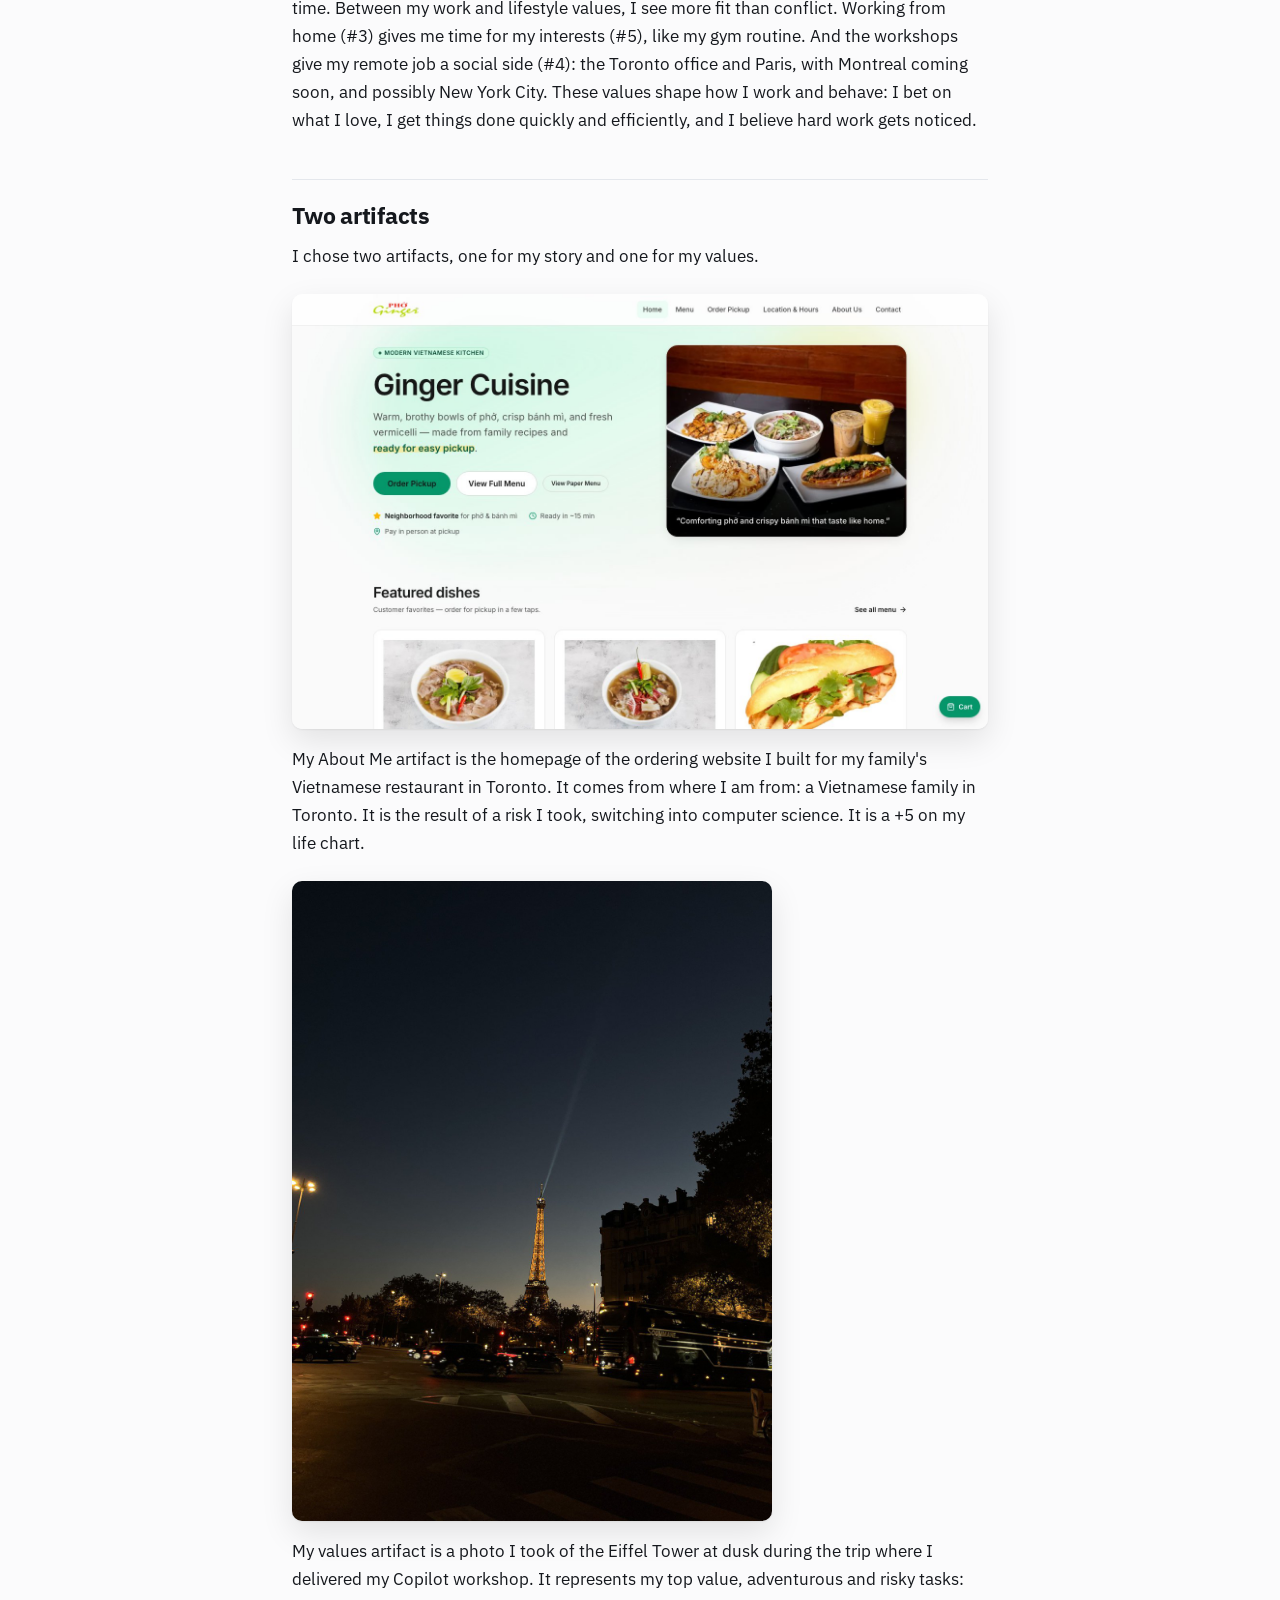
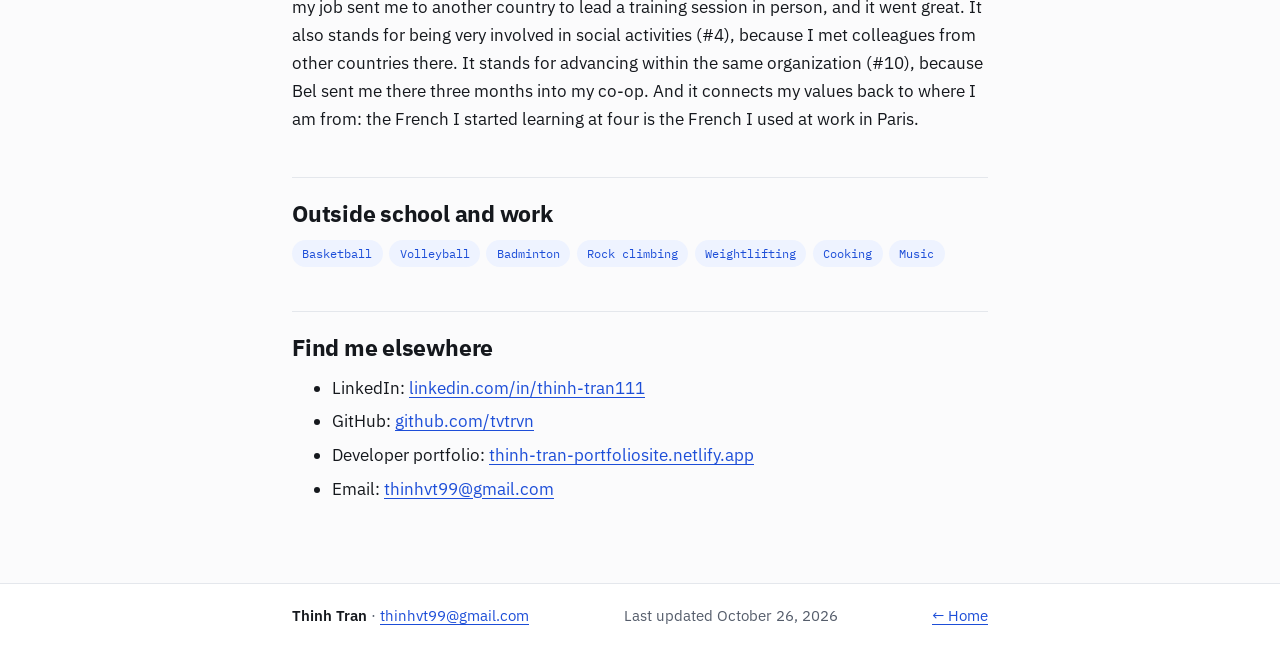
==== commit 9d7695bc: "About Me: web version of the submitted essay (Oct 23) + Why Me video embedded; artifact photos; Goal" ====
--- a/docs/about.html
+++ b/docs/about.html
@@ -34,7 +34,7 @@
 <h1 id="about-me">About Me</h1>
 <p class="lede">Computer Science student, co-op intern, and builder, working toward a career in software and AI.</p>
 
-<p>I'm Thinh Tran, a Computer Science (Honours) student at York University's Lassonde School of Engineering, currently on my first co-op term as a Learning Technology &amp; AI Enablement Intern at Groupe Bel Canada. I didn't arrive at computer science in a straight line: it took trying a few different paths before I found work I genuinely wanted to do. What I found was building things. I learn best by taking real projects from an idea all the way to something people can use. The one I'm proudest of is the AI workflow system I built for myself, described on my <a href="projects.html">Projects page</a>.</p>
+<p>My name is Thinh Tran. I am a Computer Science (Honours) co-op student at York University's Lassonde School of Engineering, graduating in 2028, and I am on my first co-op term as a Learning Technology and AI Enablement Intern at Groupe Bel Canada. I want to become a software engineer working in AI. The different mix of experiences and background is what makes me unique. I speak English, French and Vietnamese. I switched into Computer Science from media, and previously nursing, so I have a mix of experience in editing videos and coding. I also love building AI tools for myself. Outside school and work, I lift weights, play basketball, volleyball and badminton, rock climb, and love to cook.</p>
 <h2 id="at-a-glance">At a glance</h2>
 <div class="table-scroll">
 <table>
@@ -72,10 +72,51 @@
 </tbody>
 </table>
 </div>
-<h2 id="career-goals">Career goals</h2>
-<p>I want to work as a software engineer or developer in AI. This co-op term is my first experience at a global-scale company doing real work in my field, and I want to leave it having shown that I can adapt quickly and deliver efficiently wherever I'm placed.</p>
-<h2 id="how-i-work">How I work</h2>
-<p>The clearest thing my first weeks on this co-op have taught me about myself is that I'm efficient and adaptable. The job has asked me to move between very different kinds of work, and I've been able to keep delivering across all of them.</p>
+<h2 id="my-story">My story</h2>
+<p>I was born and raised in Toronto, and my days were split between three languages. At four, I started French immersion, and I stayed in it until I graduated with a bilingual diploma. I speak Vietnamese at home, French at school, and English with friends. Switching between them every day taught me early that languages open doors.</p>
+<p>When I was eight, I made a new friend in school who would later be the cornerstone of my career direction. I tell his story below, but the short version is that he started with very little and worked his way into software engineering. He inspired me by showing how I could end up going big.</p>
+<p>I started university in nursing at Western University in 2021. It wasn't the right fit and was a very confusing and low time for me. I spent the next year in media studies, where I edited my own short film, and in 2023 I took a big risk and switched into computer science. My friend knew I loved creating and exploring and valued time, and his perseverance pushed me to bet on what I loved and pursue a different sector. In 2024, I transferred to York University to continue in computer science while living at home.</p>
+<p>Starting late meant catching up, so I took a summer course, built projects outside class and studied every day, the way I had watched my friend do it. My grades went up, and in 2026 I shipped the online ordering website for my family's Vietnamese restaurant, which real customers use every day.</p>
+<p>That summer, I started my first co-op term at Groupe Bel Canada. It was not the pure software role I had aimed for, but it showed me that I am efficient and adaptable. In October 2026, my job flew me to Paris to deliver a Microsoft Copilot workshop to the team in person, and it went as well as I could have ever imagined. Next, I am looking for a Summer 2027 co-op in software engineering, the career I am working toward. My story keeps teaching me the same two things: it is OK to take risks and start over, and hard work gets noticed.</p>
+<h2 id="my-why-me-video">My Why Me video</h2>
+<figure class="video">
+<video controls playsinline preload="metadata" poster="media/why-me-poster.jpg" width="1920" height="1080">
+<source src="media/why-me.mp4" type="video/mp4">
+<track kind="captions" src="media/why-me.vtt" srclang="en" label="English" default>
+</video>
+<figcaption>Voice and clips recorded in Paris during a work trip, October 2026. Structured with the Pixar Pitch from LE/COOP 2100, Module 4. More on the <a href="why-me.html">Why Me page</a>.</figcaption>
+</figure>
+
+<h2 id="where-i-come-from-and-how-i-got-here">Where I come from, and how I got here</h2>
+<p>My story starts in Toronto, where I was born and raised, and growing up here shaped who I am. A normal day meant French at school, Vietnamese at home and English with my friends. Switching between three languages and three settings every day made me adaptable. Playing on sports teams taught me to work with and help others. The people around me, including the friend I met at eight, taught me that effort is what gets results. Growing up, I also got used to working things out on my own. I never thought I'd have the chance to really utilize my French until I was in Paris for work and found out how fluent I actually am.</p>
+<p>My path wasn't the traditional one after I left high school. I spent three years at Western University: a year in nursing, a year in media studies and a year in computer science. When I decided to transfer in 2024, it was due to financial pressures, and York allowed me to move back home and keep the cost of my degree down. I chose computer science, rather than an engineering discipline such as software or electrical engineering, for four reasons. It gives me room to create and explore, which I love. It leads toward software and AI, where I want my career to go. It is the path my friend took, so I had already seen where it can lead. And it let my credits from my year of computer science at Western carry over.</p>
+<p>That friend is my inspiration. He is not a teacher or a parent but someone I have known since elementary school, where we first met and quickly became lifelong best friends. I will not name him here, but his story is a big part of why I study computer science. His parents were immigrants without much, and he struggled in school. When he got to university, he dove deep into his studies and worked every day on projects of his own, just to get noticed. Today he is a senior software engineer at one of Canada's biggest banks, and he got there without connections. What I admire most is his perseverance. He went from zero to hero, even though he had struggled previously, academically and financially. He also knew me well: he saw that I loved creating and exploring, and that is part of why I followed him into computer science. From him I learned that where you start does not decide where you end up, and I put that lesson to work when I had to catch up after switching programs.</p>
+<p>Two strengths will help me succeed at York. I learn by building: I caught up in computer science through projects outside class, not only through lectures. And I can turn what non-technical people need into working software. For my family's restaurant, I built a staff dashboard that lets the owner change the menu without a developer.</p>
+<h2 id="what-i-bring-to-an-employer">What I bring to an employer</h2>
+<p>My Week 2 and Week 3 work gave me an honest picture of what I offer an employer. My personal SWOT analysis lists my strengths: I think I use AI better than most people, and I get things done quickly and efficiently. My manager sees the same thing and describes me as very adaptable. And I have more perseverance than most people. These strengths are why my job flew me to Paris to give an AI training. My opportunities are AI as a new technology and the friends and family who can connect me with the right people. AI is also a threat. The fact that AI can replace me kind of scares me. Learning new tools quickly and teaching other people to use them, particularly in my job at Bel, is how I am currently answering that fear.</p>
+<p>I can be unorganized: I leave things to the last minute, lose track of tasks and do not always finish what I start. My professional communication also needs work, and when I asked my manager where, she named emails, and perhaps presenting. My SMART goals set out my plan for both. For organization: one task list that I review every Monday, the task I most want to avoid done first each day, and each LE/COOP 2100 assignment started at least seven days before it is due. For communication: a check of every work email I send outside my team for a greeting, a clear request and no typos, with a count each Friday of how many needed a follow-up. After each training, I also plan to ask attendees about my presenting and fix one thing in the next session. No feedback form went out after Paris, so tighter timing is my own call for next time; the attendee question starts at my next session.</p>
+<p>My Week 2 assessments also explain how I work best. My learning style is tactile: I learn by doing. At work, that means I learned Microsoft Copilot by using it before I taught it, and I learned Power BI by building my team's report. It is also why my Paris workshop was built around live demos instead of long manuals, and why I learn new tools through side projects like the restaurant website. My communication style is Emotive (32 out of 40), with Supportive close behind (29). The assessment describes the Emotive style as enjoying "a fast paced, enthusiastic environment" and having "a dynamic ability to think quickly", and says Emotives "thrive on involvement with people". I see it when I lead trainings, get colleagues to try new tools, brainstorm quickly with a team and answer live questions. My preferred work environment is remote, with in-person workshops now and then, which is how my co-op works today. The team I thrive in is friendly and supportive, shares one goal, gives me room to teach others and moves fast.</p>
+<h2 id="what-i-value">What I value</h2>
+<p>For the Values Assessment, I went through all 96 work and lifestyle values, marked the ones that matter most to me, and chose my top ten in priority order: adventurous or risky tasks (#1), creative tasks (#2), a home-based work setting (#3), being very involved in social activities (#4), time to pursue my interests (#5), a competitive environment (#6), working with colleagues as a team (#7), supportive co-workers (#8), job security (#9) and the opportunity to advance within the same organization (#10). Eight are work values, and two, social activities and time for my interests, are lifestyle values.</p>
+<p>Following the Values Perspective Reflection, I looked at how I felt about this list, and it surprised me. I see myself as a careful person, yet adventurous and risky tasks came out on top. When I look at my life chart, though, I see that switching into computer science was a risk. Risky tasks mean not knowing whether something is going to work: it may fail, but it could lead to great success. Switching into computer science was a real risk. I had already spent two years at university on other programs, and starting over in a new field meant catching up. I took the risk because I would rather bet on what I love than stay on a path that does not fit.</p>
+<p>My second value is creative tasks (#2). Creativity means letting oneself express one's own experience, not following a specific external rubric, but creating one's own vision. The ordering website for my family's Vietnamese restaurant is my example: I built the customer storefront and a private staff dashboard, and I wrote 22 automated end-to-end tests to check that they work. Real customers now order through something I made: the restaurant reports about 50 customers a day ordering through the site.</p>
+<p>Where and with whom I work matters to me too. My third value is a home-based work setting (#3). Working from home just means being able to work from home, prioritize my time and be efficient in my own manner. My co-op at Bel is fully remote. The only exceptions are workshops: two days in the Toronto office for one, a week in Paris for another, and a three-day workshop in Montreal in December. Teamwork (#7) and supportive co-workers (#8) are both in my top ten. Teamwork and support mean having people who also wish the best for me, especially in times of need: people I can support and who will support me in all ways possible. My team at Bel is my example of both. My manager reviewed my workshop drafts before Paris, and her feedback afterwards was very positive. She will give me more specific feedback on what to do next.</p>
+<p>My two lifestyle values are about life outside work. Being involved in social activities (#4) means being out there, creating connections with people, further discovering ideas and possibilities, and being able to feel more comfortable. At my team's offsite in Paris, I met colleagues from other countries and used my French both at work and around the city. To me, having time for interests (#5) is a way to take my mind away from work specifically and to stretch it with other stimulating things of my own choosing. For me, that is sports and the gym. I keep a regular gym routine, lifting weights on a set schedule, and I also play basketball, volleyball and badminton and go rock climbing.</p>
+<p>The rest of my top ten is about drive and the long term. For me, a competitive environment (#6) means being challenged by others' ideas and opinions, taking in other ways of thinking, and finding motivation for self-improvement. When I switched into computer science, I was starting later than most students in the program. I took a computer science course in the summer of 2025, built projects outside class and studied every day, and my second year at York went better than my first. Job security (#9) and advancing within the same organization (#10) go together for me. Job security and advancement mean I can worry less about having to keep my job and more about how I can best do my job and rise within my career. Bel shows me that both are possible. I joined Bel as a learning technology intern, and three months later my job flew me to Paris to lead a training session. Bel's teams in France, the United States and Spain were very impressed, my use cases will become courses, and I have a workshop in Montreal in December, with possibly more to come.</p>
+<p>Three values that matter to me are not on the course's list: hard work and perseverance, always learning, and problem-solving. Perseverance matters to me because of my friend's example, and my catch-up in computer science is where I lived it: the summer course, the projects and the daily studying. Always learning and problem-solving are part of the same story, because catching up meant learning new material and working out how to close the gap.</p>
+<p>The clearest conflict in my top ten is between two work values, risky tasks (#1) and job security (#9). My answer for now is to take risks early in my career and build security over time. Between my work and lifestyle values, I see more fit than conflict. Working from home (#3) gives me time for my interests (#5), like my gym routine. And the workshops give my remote job a social side (#4): the Toronto office and Paris, with Montreal coming soon, and possibly New York City. These values shape how I work and behave: I bet on what I love, I get things done quickly and efficiently, and I believe hard work gets noticed.</p>
+<h2 id="two-artifacts">Two artifacts</h2>
+<p>I chose two artifacts, one for my story and one for my values.</p>
+<figure class="photo">
+<img src="media/gingercuisine-home.jpg" alt="The homepage of gingercuisine.ca, the ordering website I built for my family's restaurant" loading="lazy">
+</figure>
+
+<p>My About Me artifact is the homepage of the ordering website I built for my family's Vietnamese restaurant in Toronto. It comes from where I am from: a Vietnamese family in Toronto. It is the result of a risk I took, switching into computer science. It is a +5 on my life chart.</p>
+<figure class="photo">
+<img src="media/paris-eiffel-dusk.jpg" alt="The Eiffel Tower at dusk, photographed during my October 2026 work trip" loading="lazy">
+</figure>
+
+<p>My values artifact is a photo I took of the Eiffel Tower at dusk during the trip where I delivered my Copilot workshop. It represents my top value, adventurous and risky tasks: my job sent me to another country to lead a training session in person, and it went great. It also stands for being very involved in social activities (#4), because I met colleagues from other countries there. It stands for advancing within the same organization (#10), because Bel sent me there three months into my co-op. And it connects my values back to where I am from: the French I started learning at four is the French I used at work in Paris.</p>
 <h2 id="outside-school-and-work">Outside school and work</h2>
 <ul class="tags">
 <li>Basketball</li><li>Volleyball</li><li>Badminton</li><li>Rock climbing</li><li>Weightlifting</li><li>Cooking</li><li>Music</li>
--- a/docs/style.css
+++ b/docs/style.css
@@ -169,3 +169,5 @@
 .video { margin: 1.5rem 0 2rem; }
 .video video { width: 100%; height: auto; display: block; border-radius: var(--radius); background: #000; box-shadow: 0 1px 2px rgba(0,0,0,.06), 0 12px 32px rgba(0,0,0,.10); }
 .video figcaption { color: var(--muted); font-size: 0.9rem; margin-top: 0.6rem; }
+.photo { margin: 1.5rem 0 1rem; }
+.photo img { display: block; max-width: 100%; max-height: 640px; width: auto; height: auto; border-radius: var(--radius); box-shadow: 0 1px 2px rgba(0,0,0,.06), 0 12px 32px rgba(0,0,0,.10); }
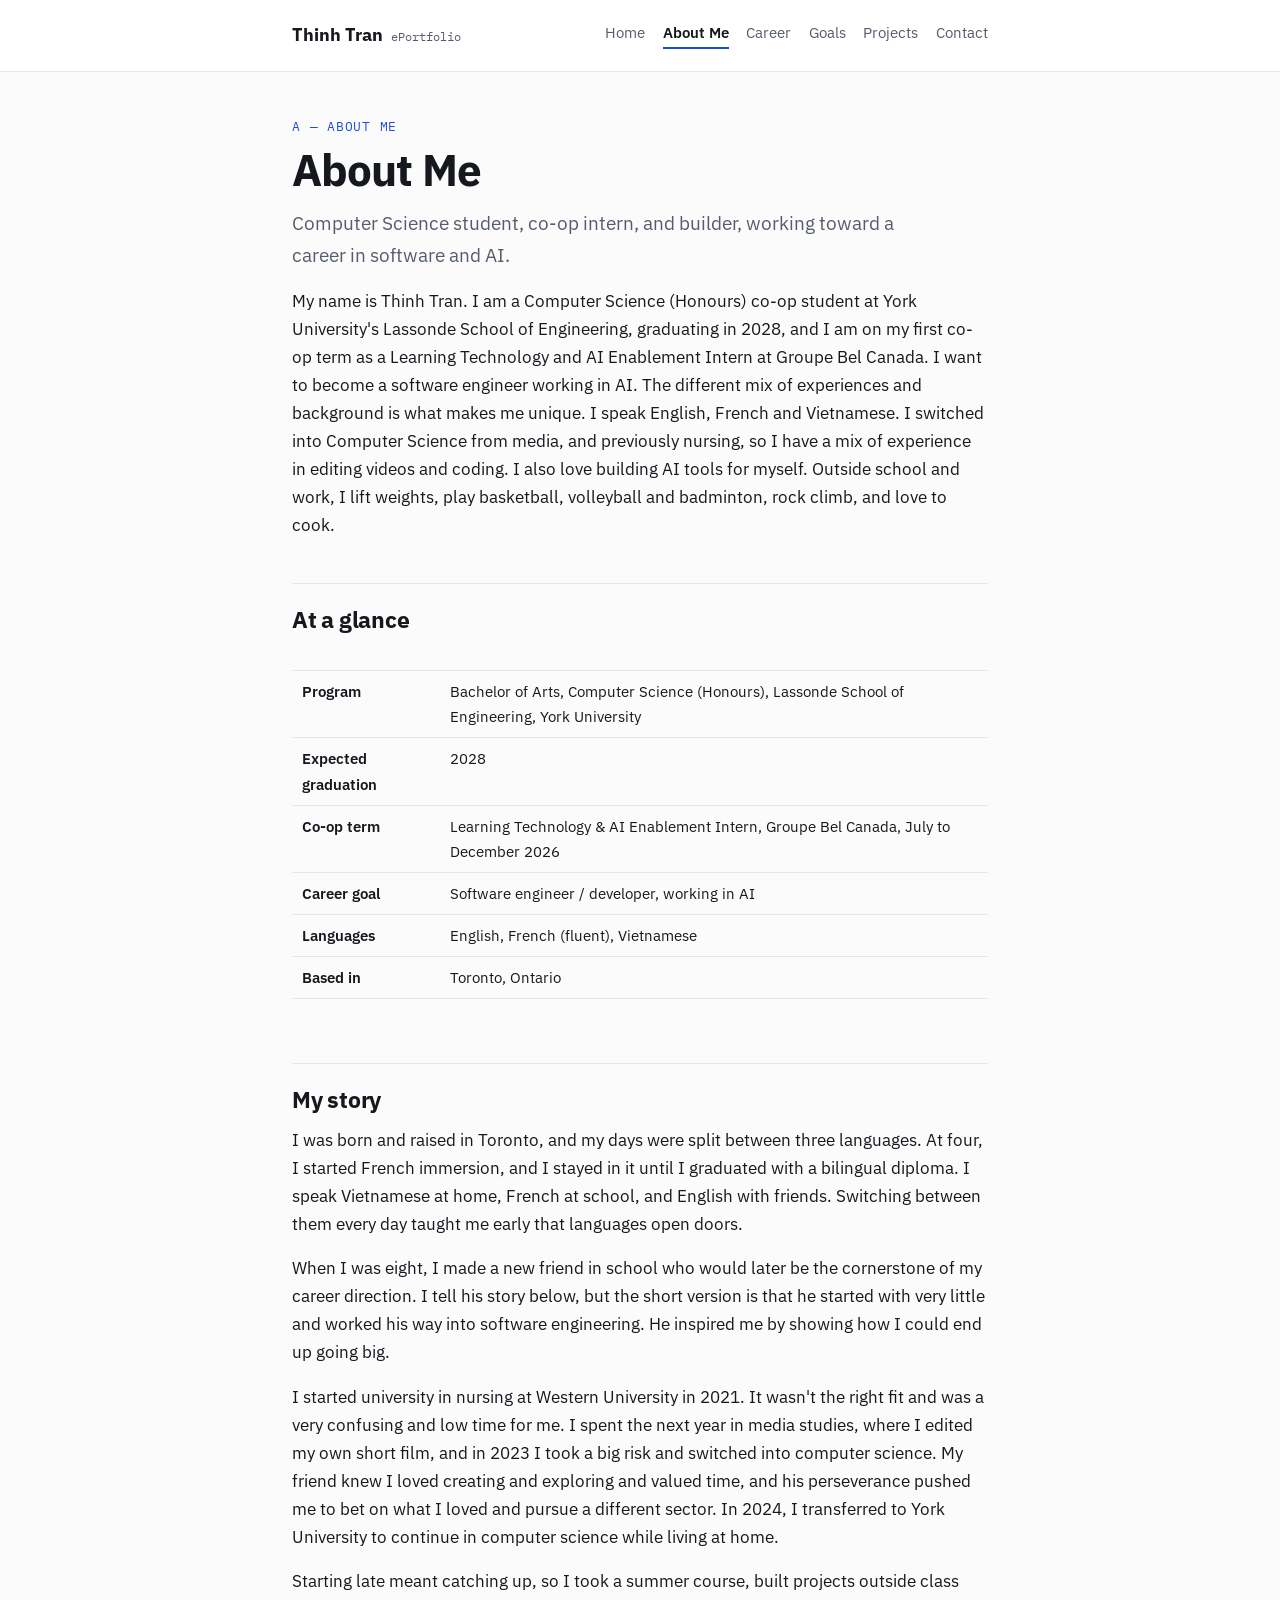
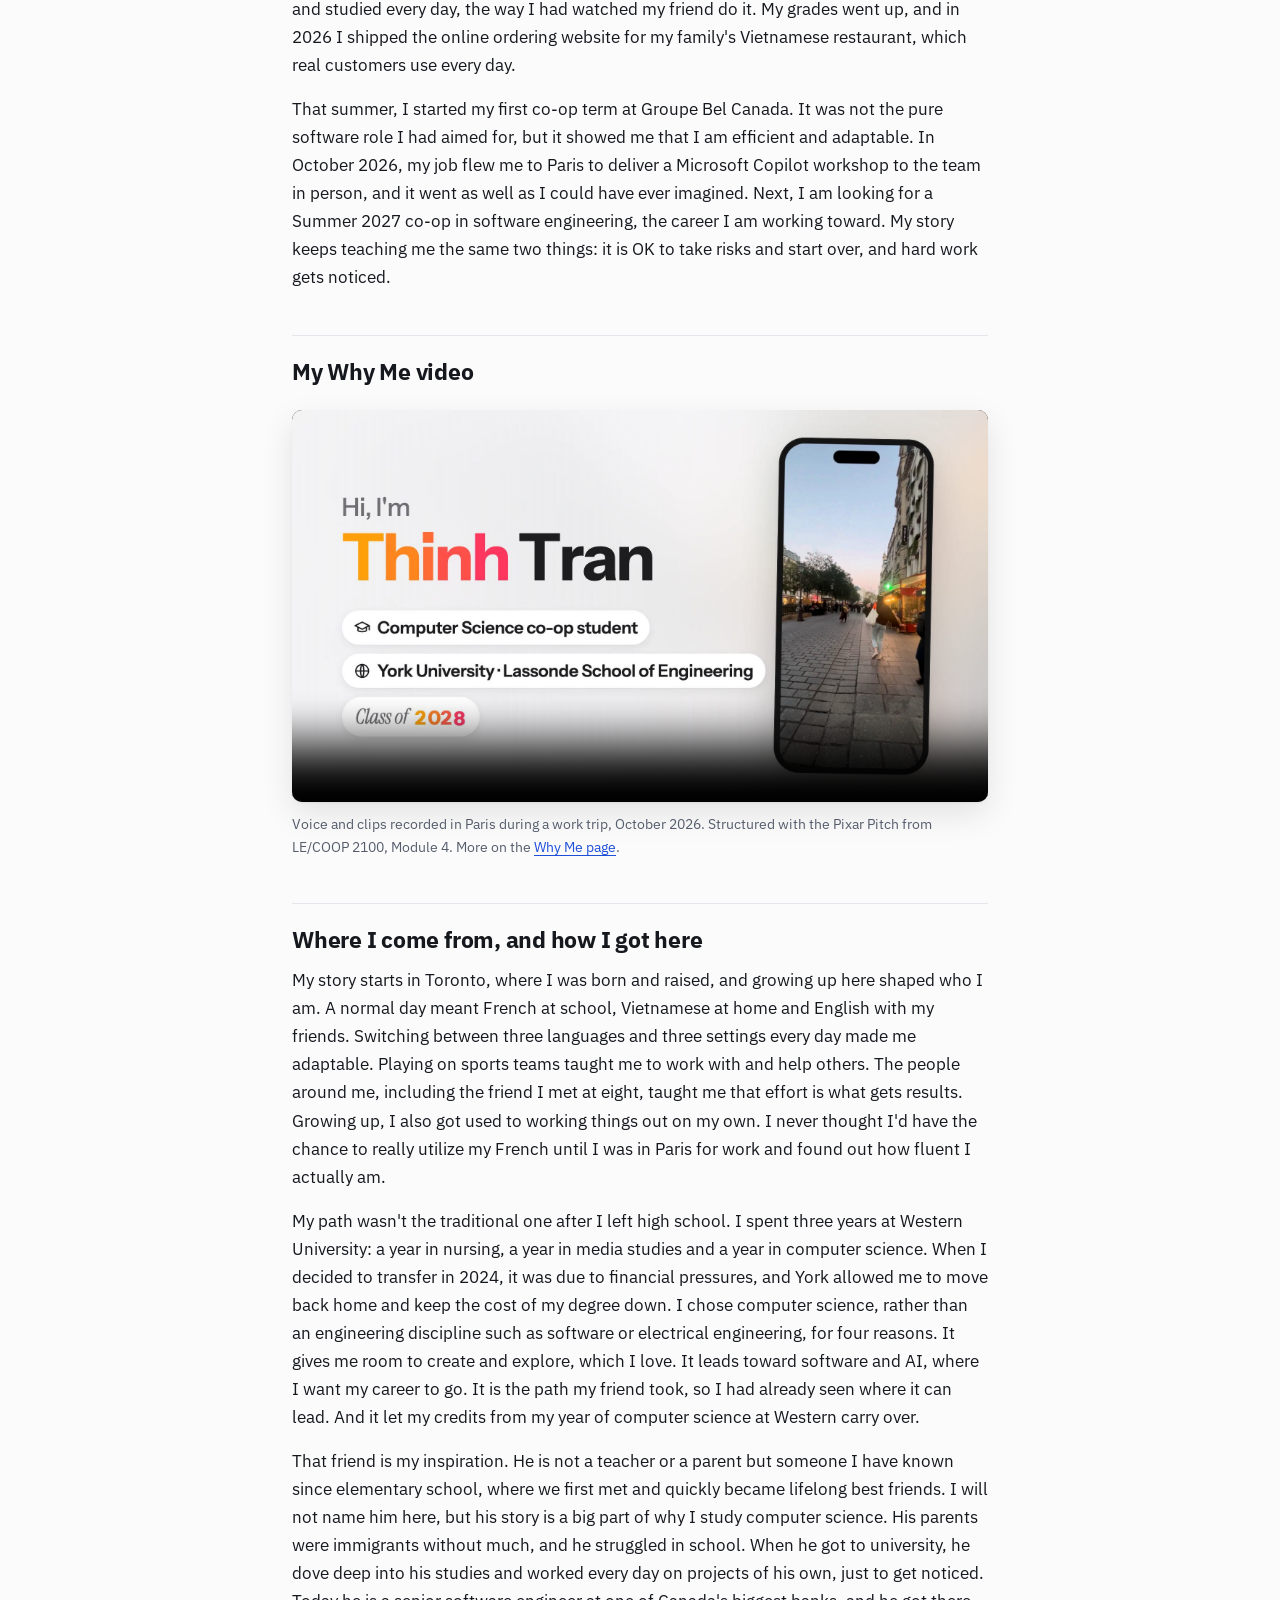
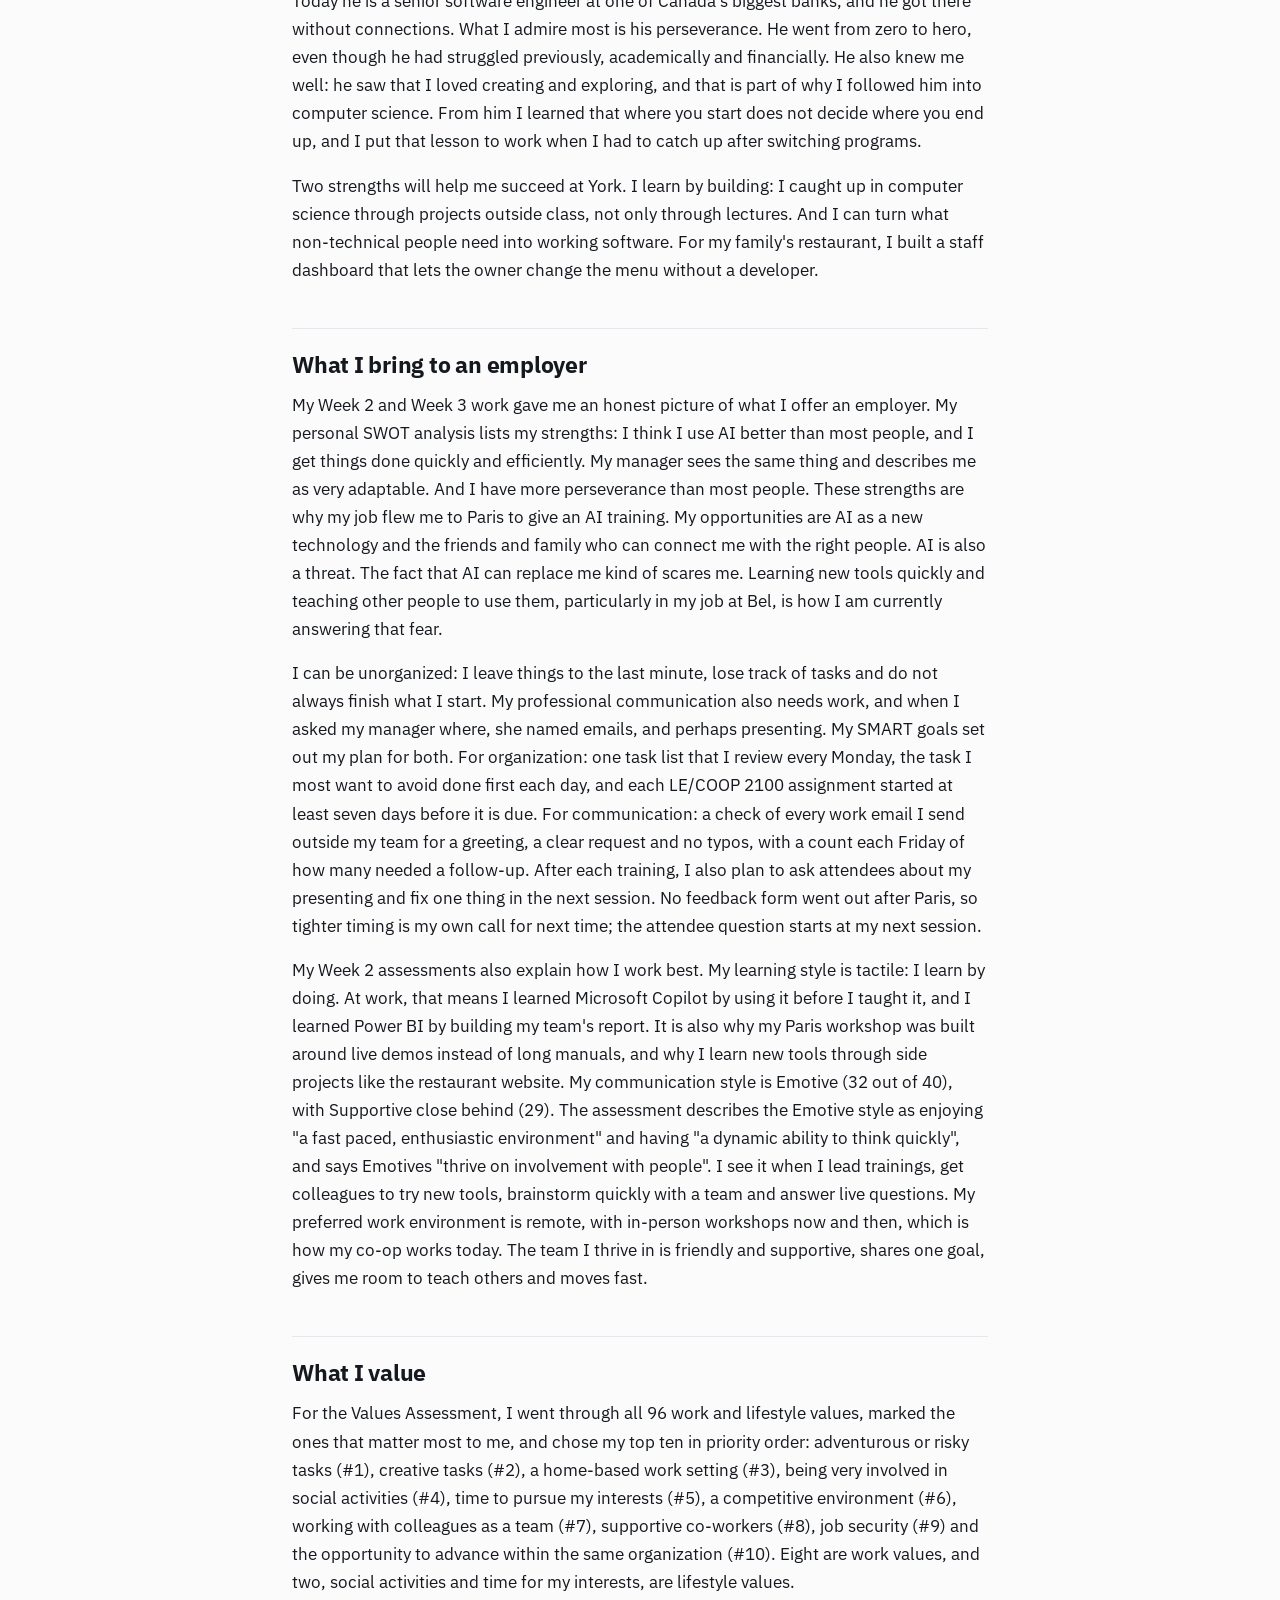
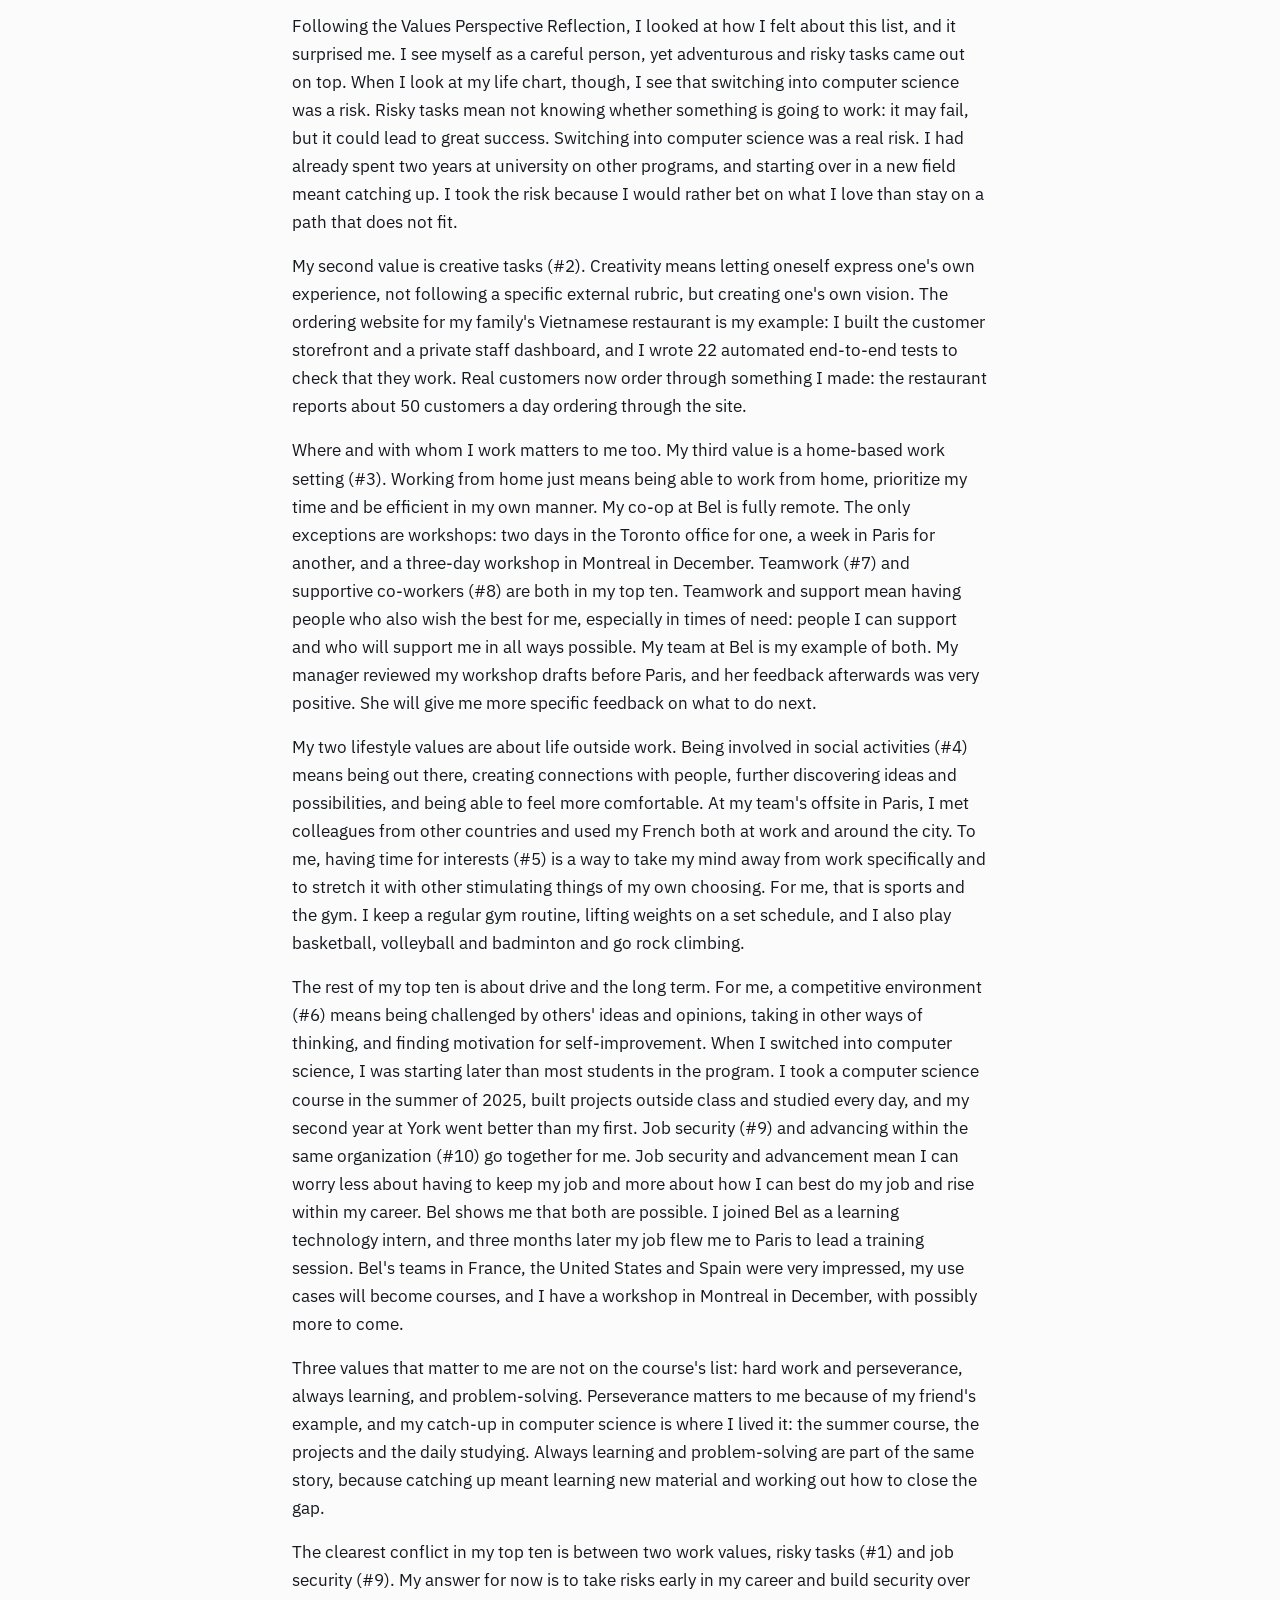
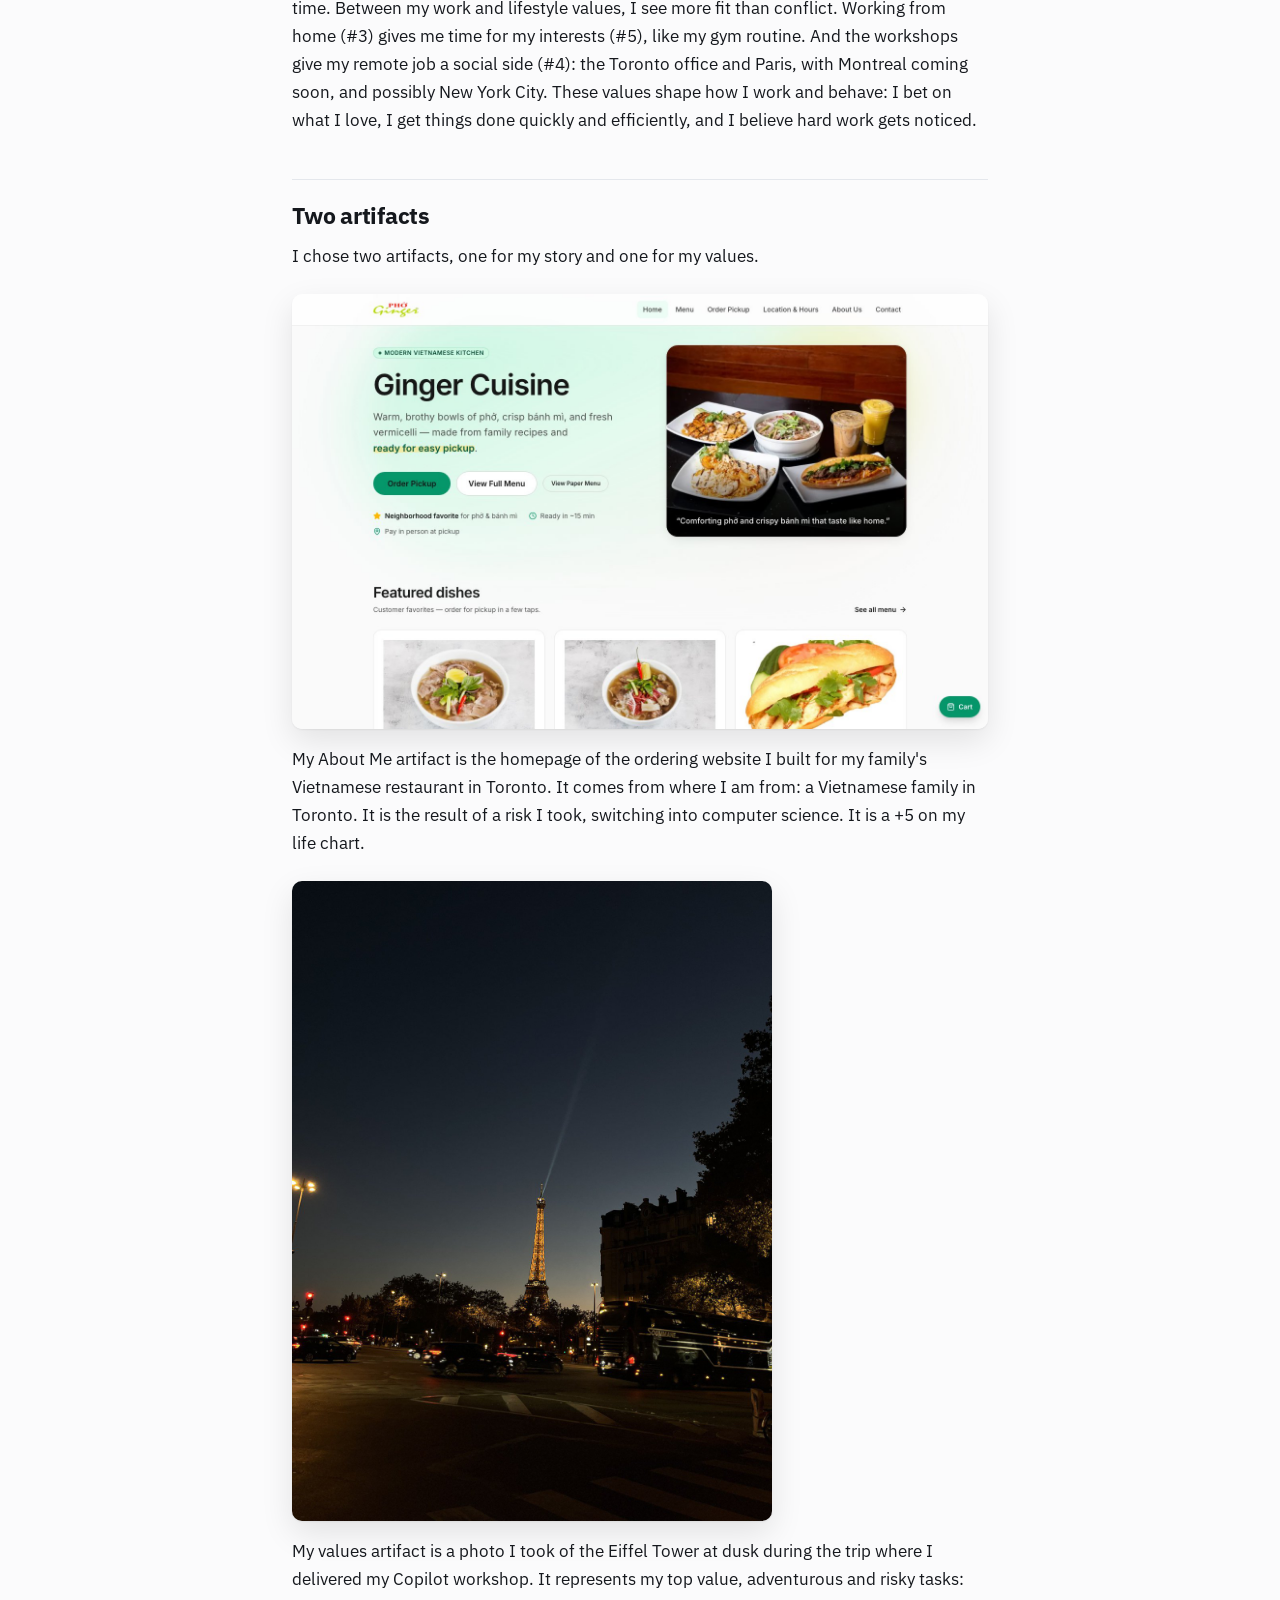
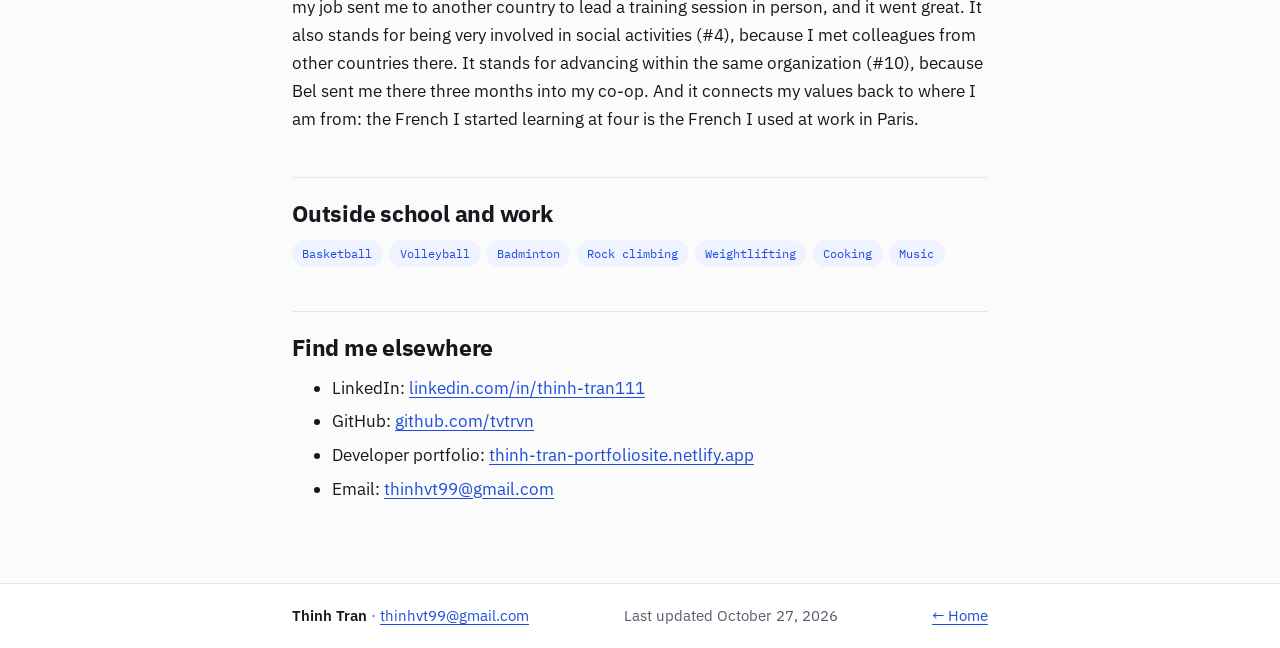
==== commit aac94df3: "Module 6 checkpoint: Contact page, Goals artifacts with captions and competency tags, progress lines" ====
--- a/docs/about.html
+++ b/docs/about.html
@@ -20,11 +20,10 @@
       <ul class="nav">
         <li><a href="index.html">Home</a></li>
         <li><a href="about.html" aria-current="page">About Me</a></li>
-        <li><a href="why-me.html">Why Me</a></li>
         <li><a href="career.html">Career</a></li>
         <li><a href="goals.html">Goals</a></li>
-        <li><a href="reflections.html">Reflections</a></li>
         <li><a href="projects.html">Projects</a></li>
+        <li><a href="contact.html">Contact</a></li>
       </ul>
     </nav>
   </div>
@@ -133,7 +132,7 @@
 <footer class="site-footer">
   <div class="wrap footer-row">
     <p><strong>Thinh Tran</strong> · <a href="mailto:thinhvt99@gmail.com">thinhvt99@gmail.com</a></p>
-    <p class="updated">Last updated October 26, 2026</p>
+    <p class="updated">Last updated October 27, 2026</p>
     <p><a class="home-link" href="index.html">&larr; Home</a></p>
   </div>
 </footer>
--- a/docs/style.css
+++ b/docs/style.css
@@ -105,6 +105,9 @@
 }
 .card h3 { margin-top: 0; }
 .card > :last-child { margin-bottom: 0; }
+.artifact { border-top: 1px solid var(--rule); margin-top: 1.25rem; padding-top: 1rem; }
+.artifact h4 { margin: 0 0 0.5rem; }
+.artifact > :last-child { margin-bottom: 0; }
 .links { font-size: 0.95rem; }
 .stack { font-family: var(--mono); font-size: 0.8rem; color: var(--muted); }
 
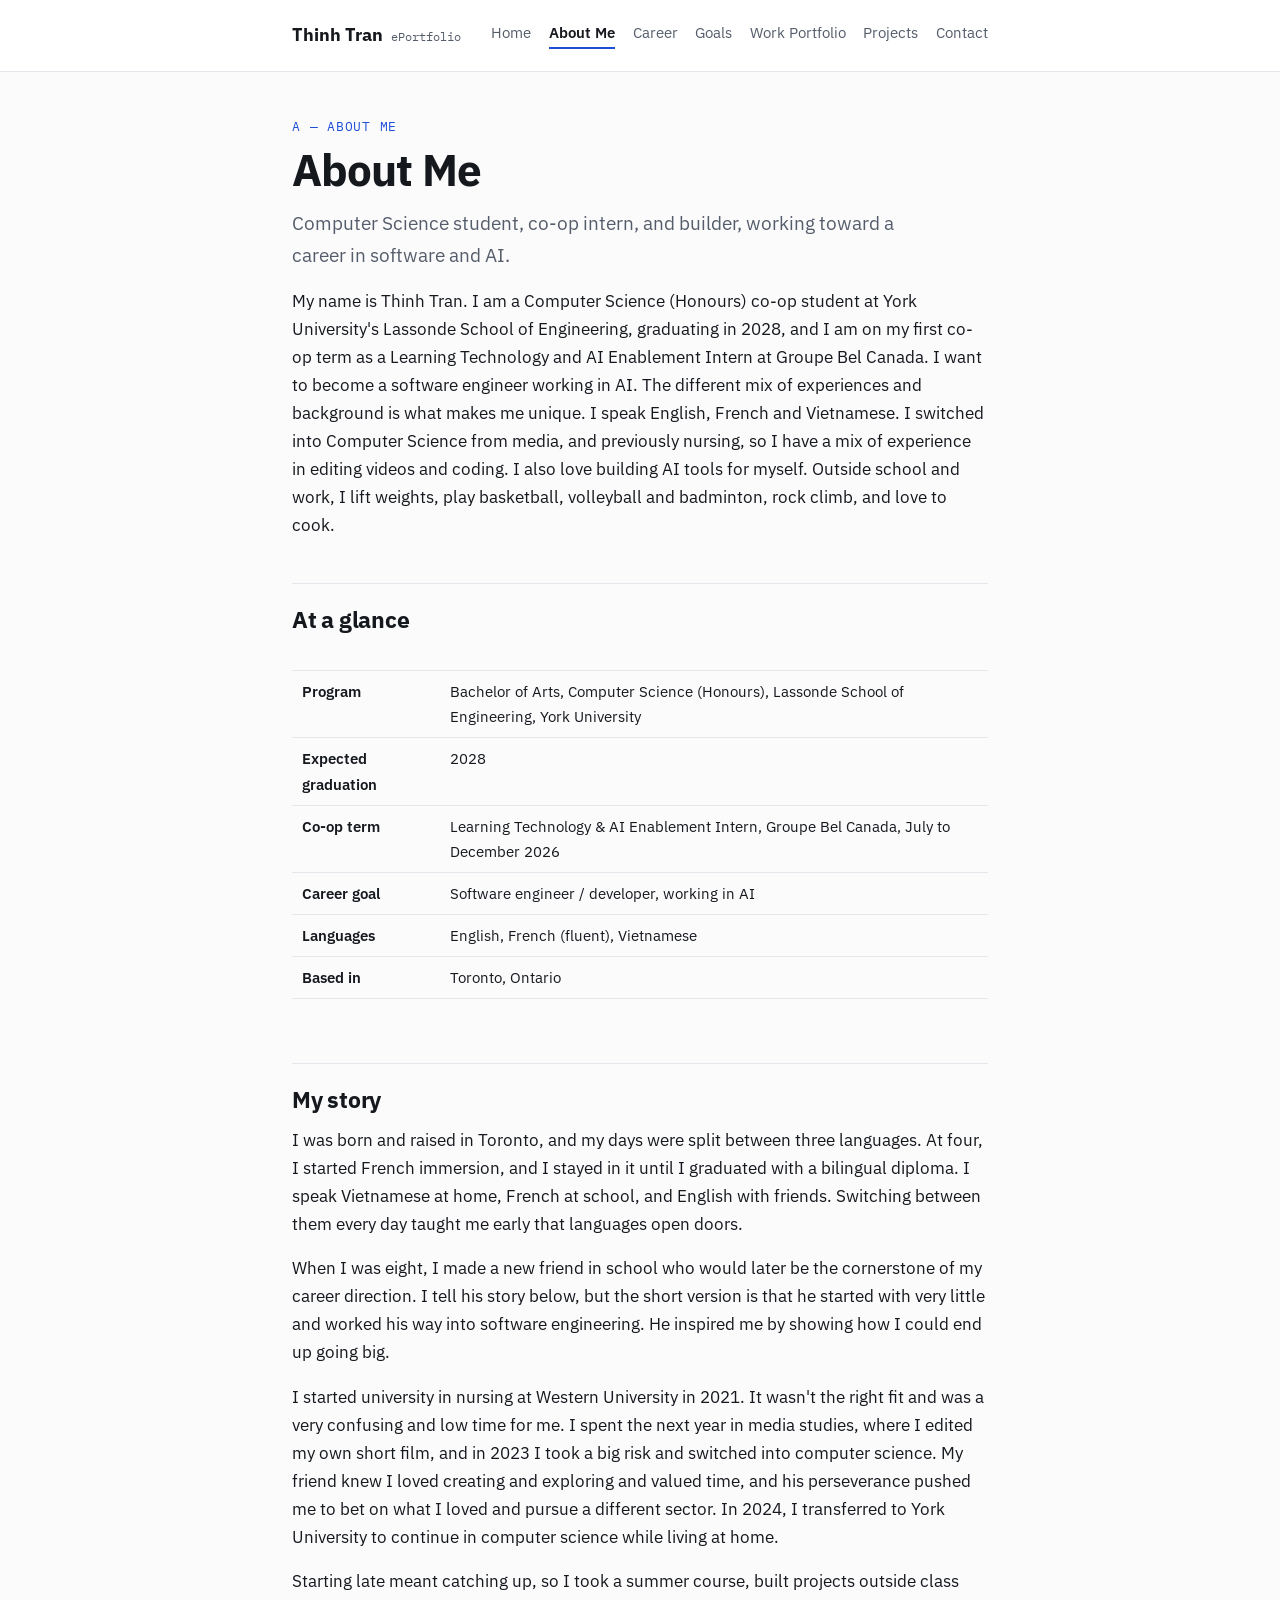
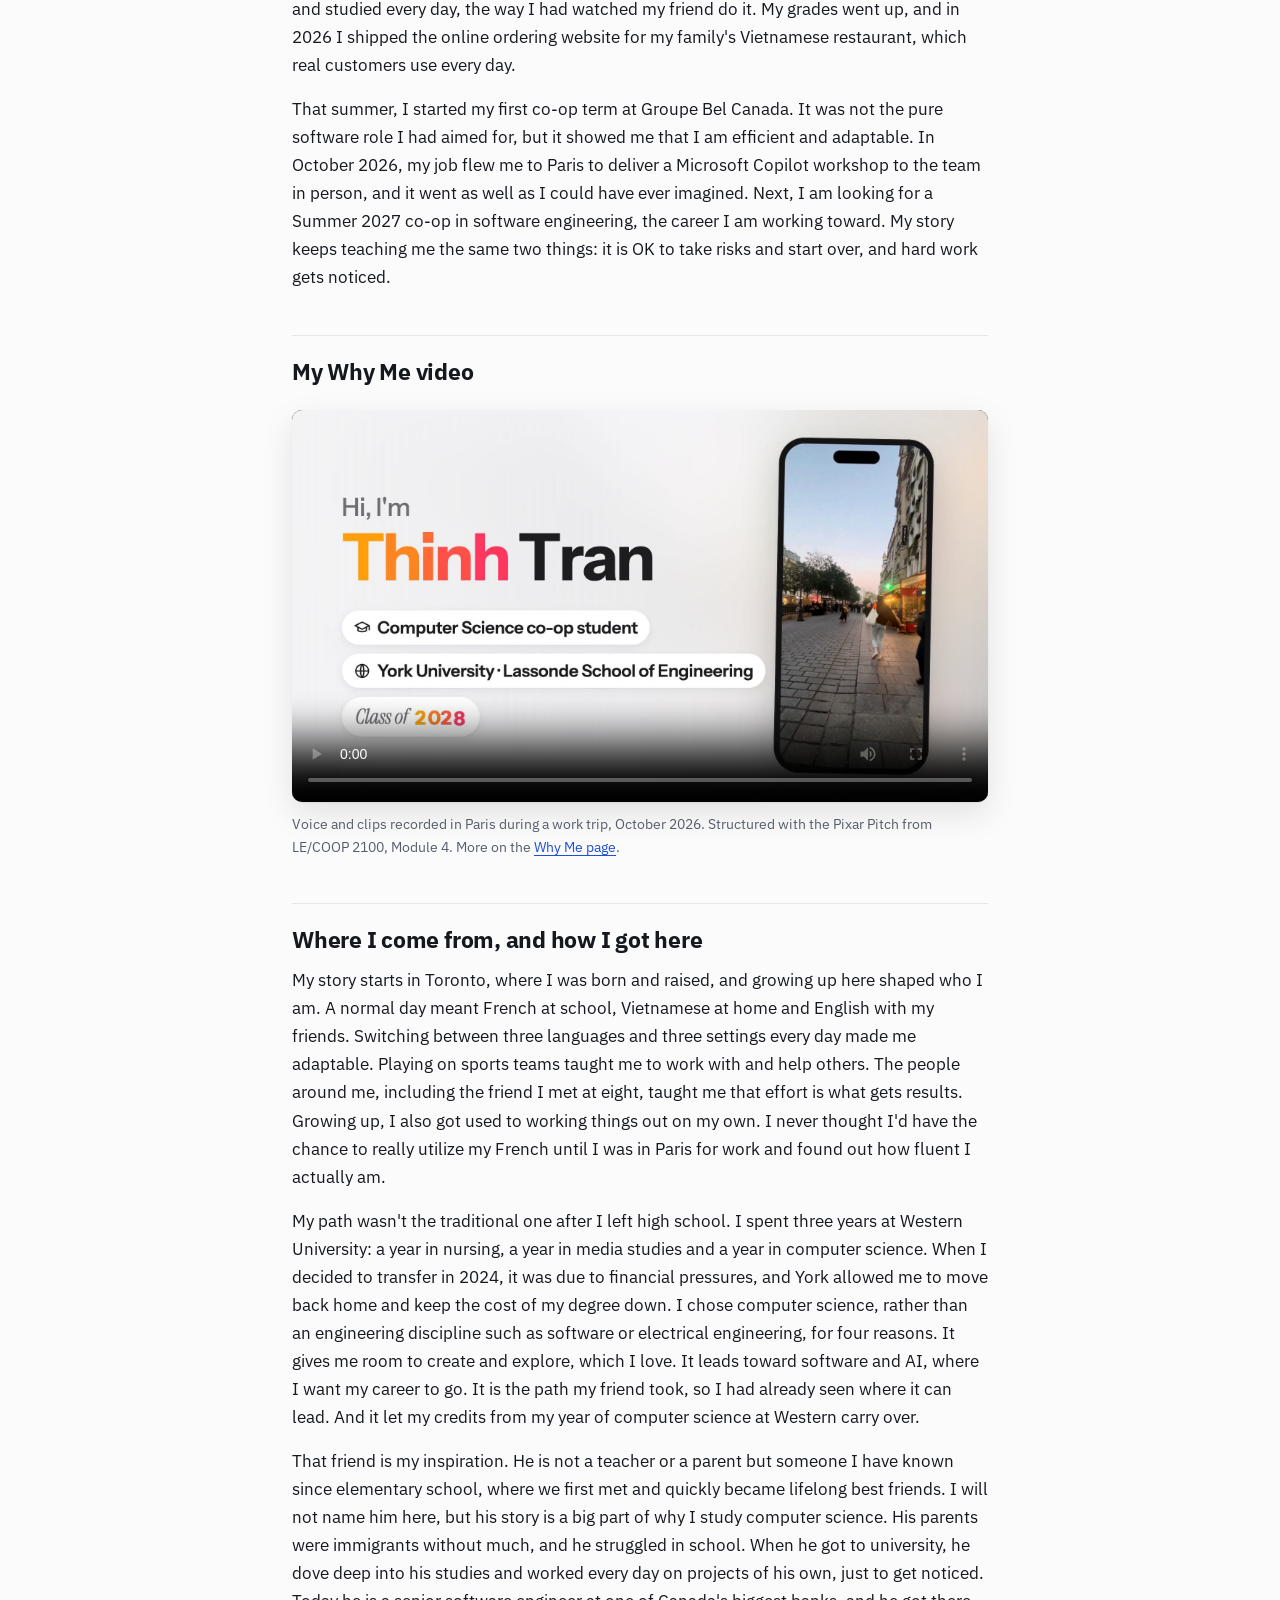
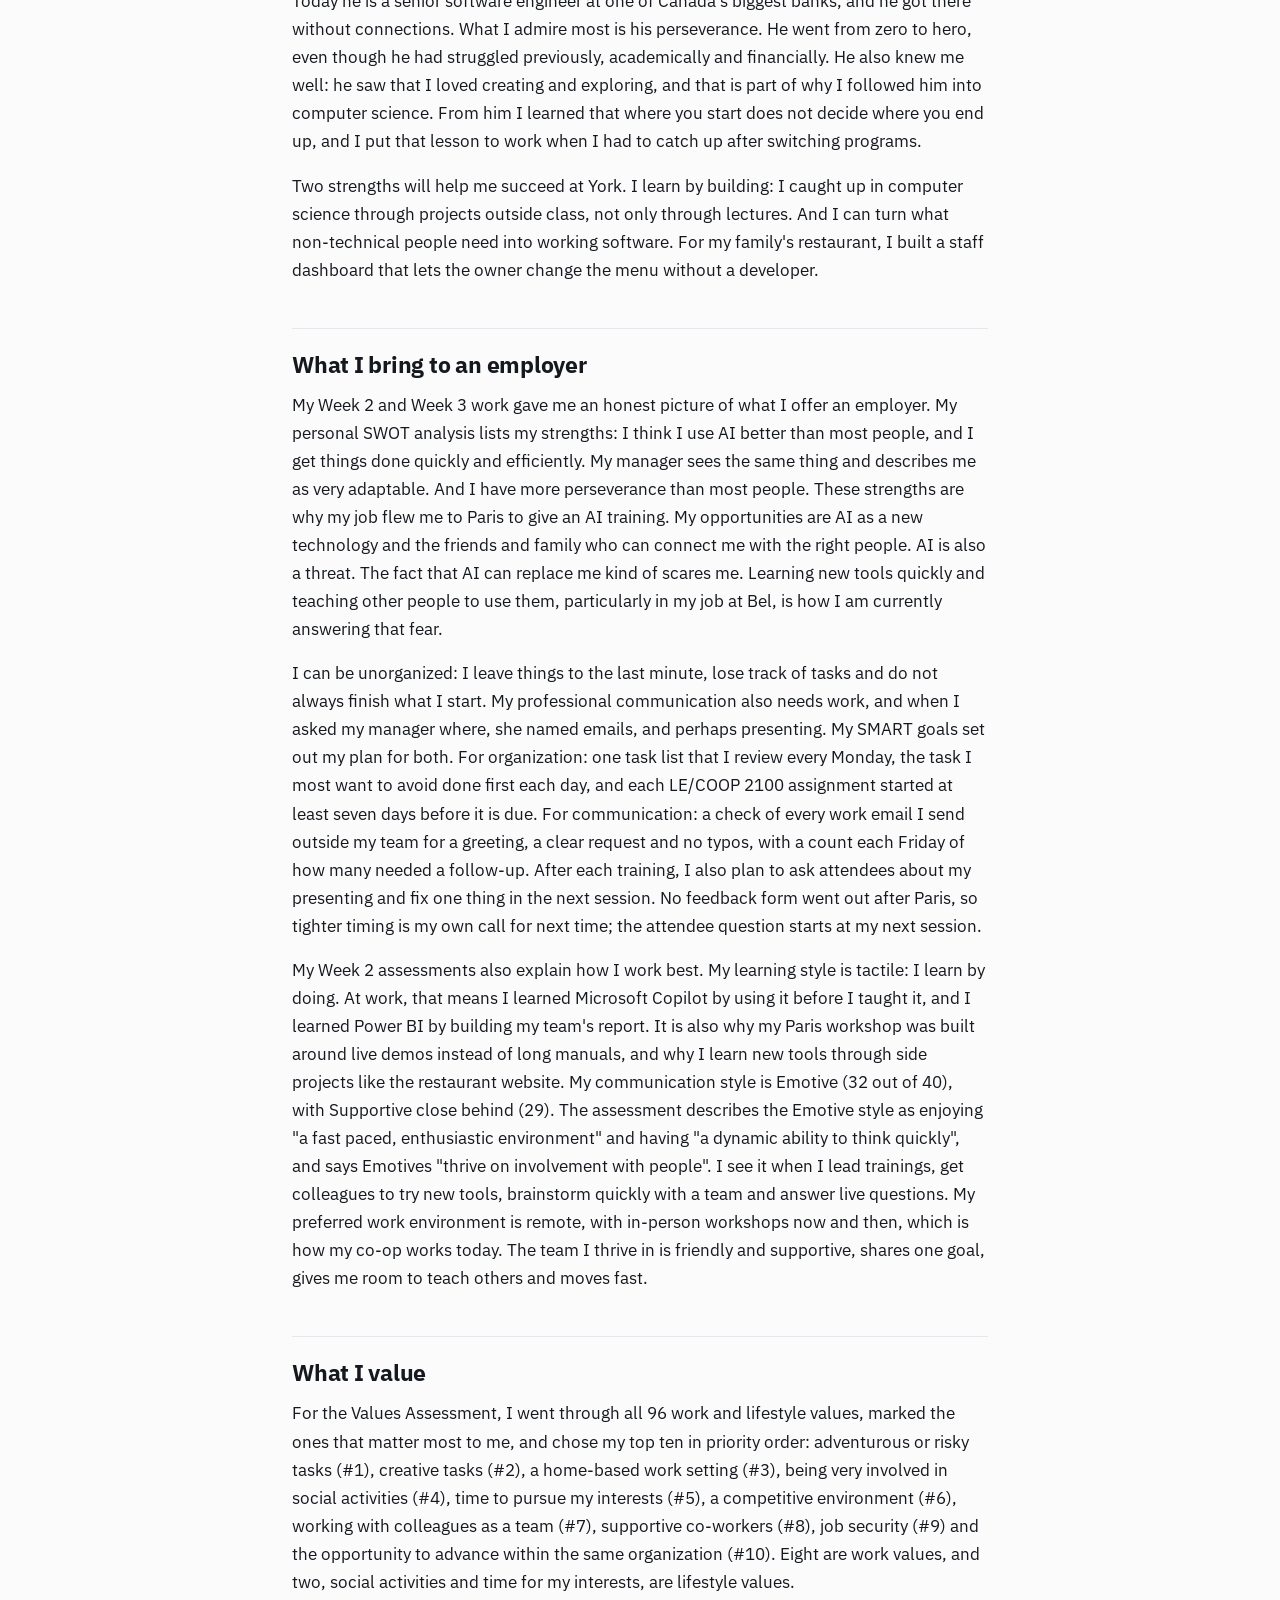
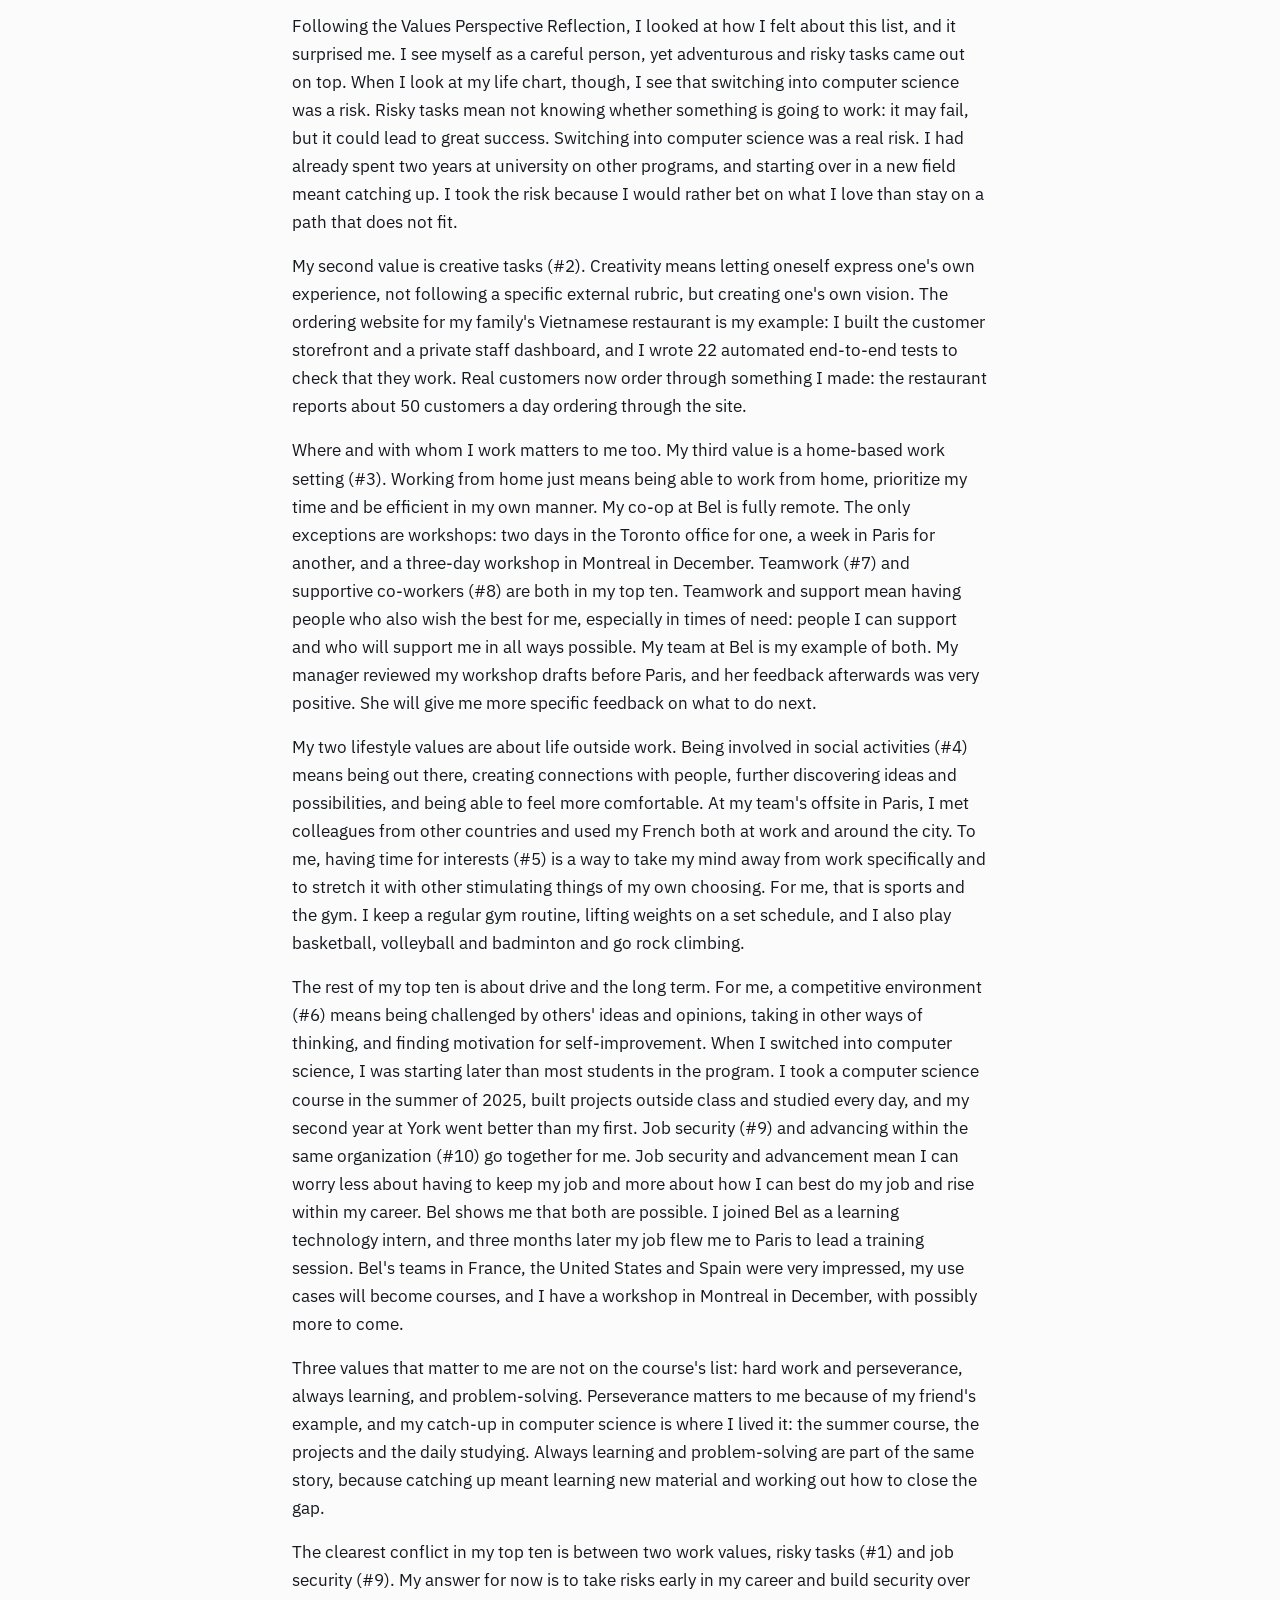
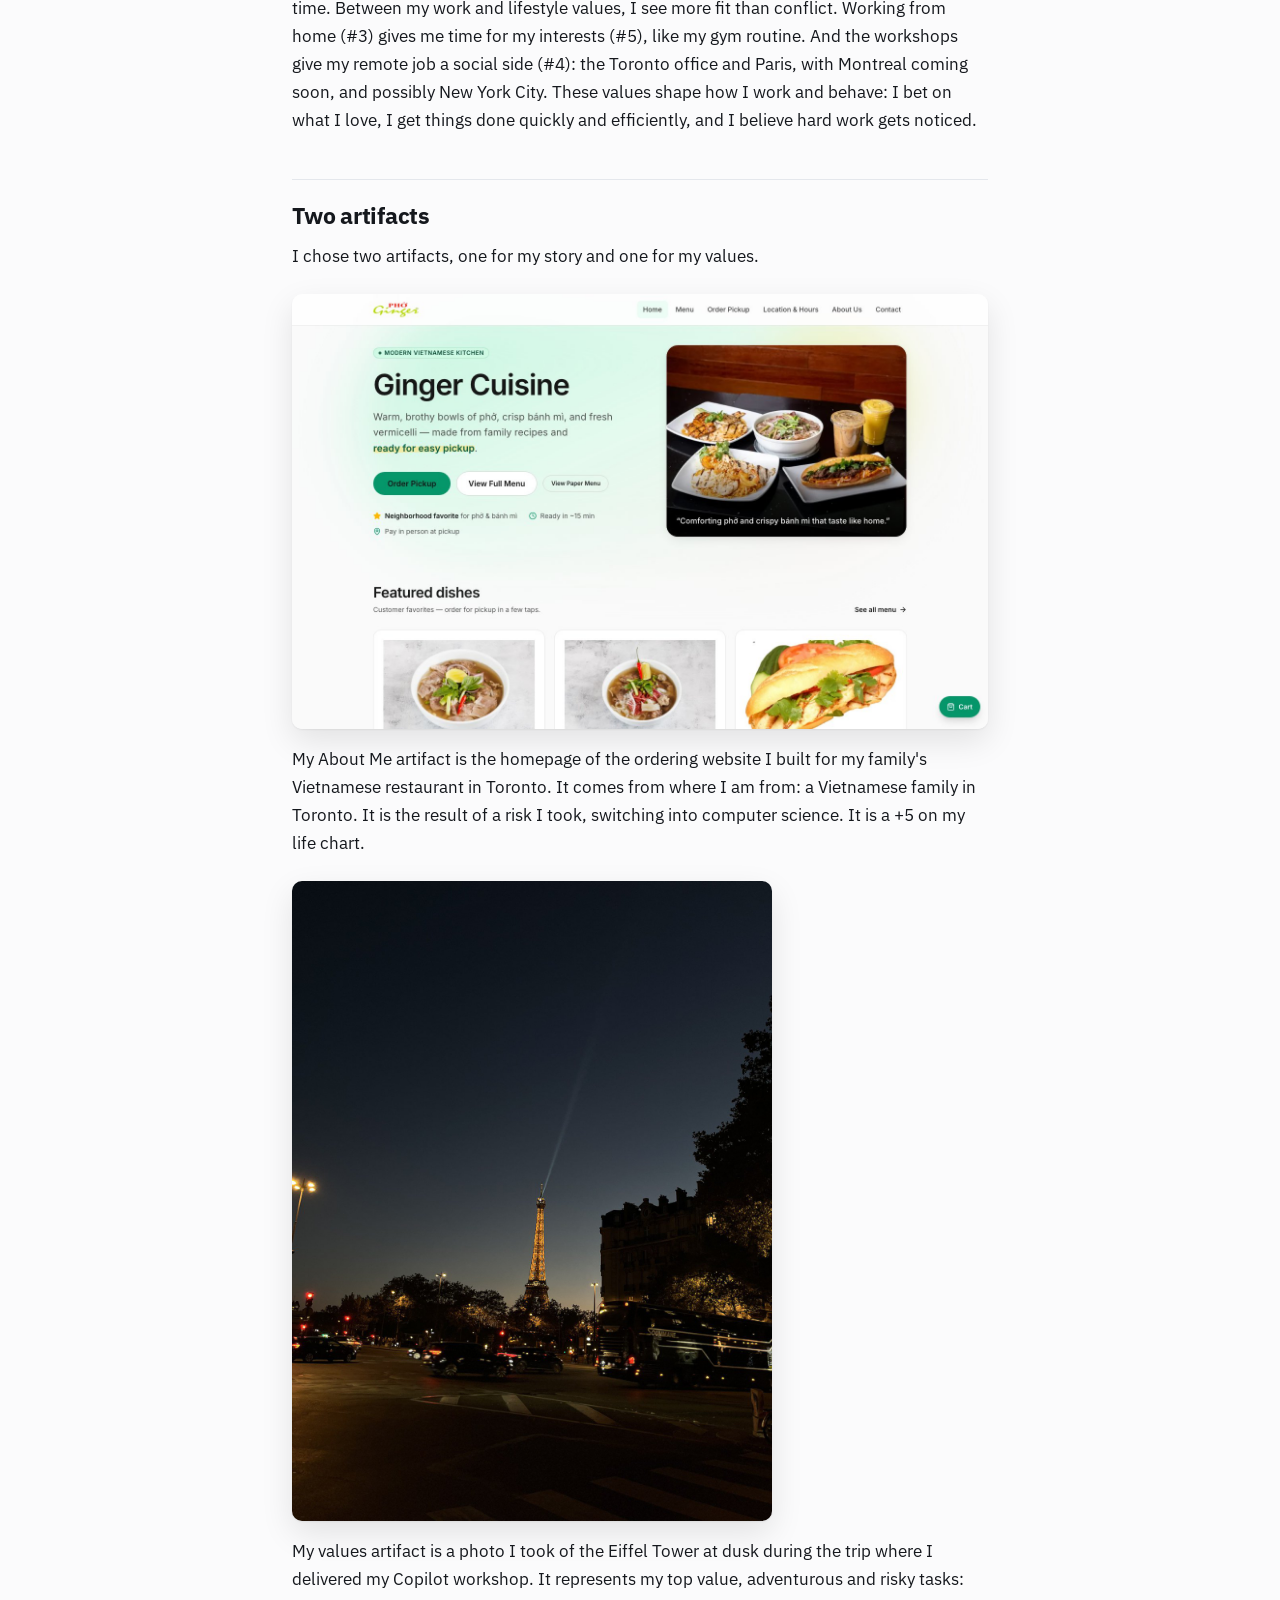
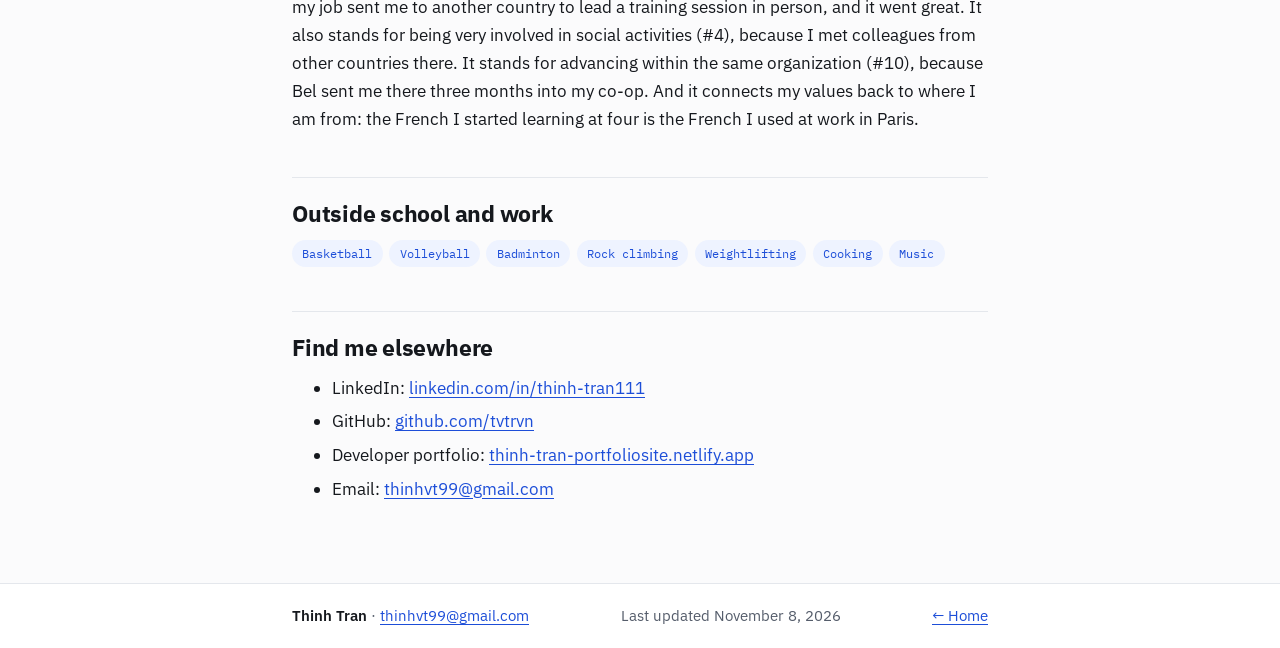
==== commit 71e85b49: "Publish the Work Portfolio page (supervisor-approved) Adds the co-op Work Portfolio page: role summa" ====
--- a/docs/about.html
+++ b/docs/about.html
@@ -22,6 +22,7 @@
         <li><a href="about.html" aria-current="page">About Me</a></li>
         <li><a href="career.html">Career</a></li>
         <li><a href="goals.html">Goals</a></li>
+        <li><a href="work-portfolio.html">Work Portfolio</a></li>
         <li><a href="projects.html">Projects</a></li>
         <li><a href="contact.html">Contact</a></li>
       </ul>
@@ -132,7 +133,7 @@
 <footer class="site-footer">
   <div class="wrap footer-row">
     <p><strong>Thinh Tran</strong> · <a href="mailto:thinhvt99@gmail.com">thinhvt99@gmail.com</a></p>
-    <p class="updated">Last updated October 27, 2026</p>
+    <p class="updated">Last updated November 8, 2026</p>
     <p><a class="home-link" href="index.html">&larr; Home</a></p>
   </div>
 </footer>
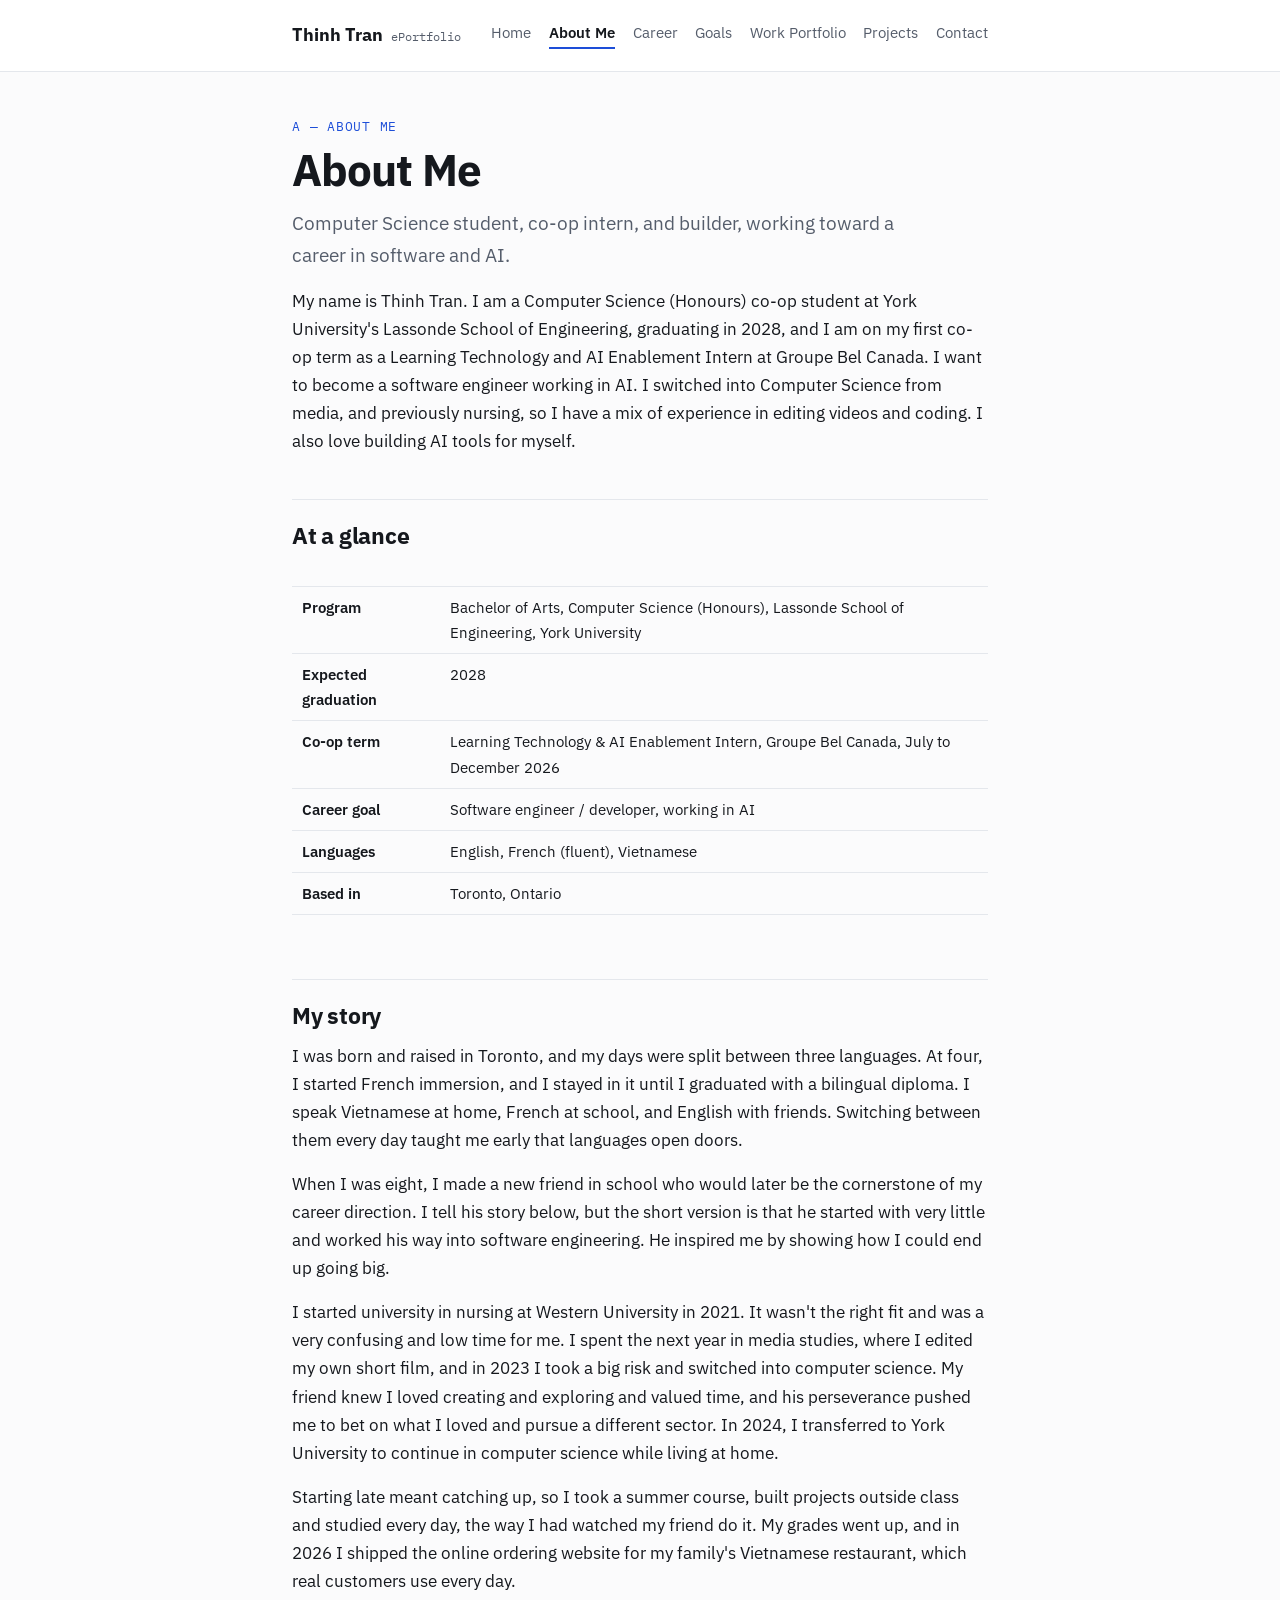
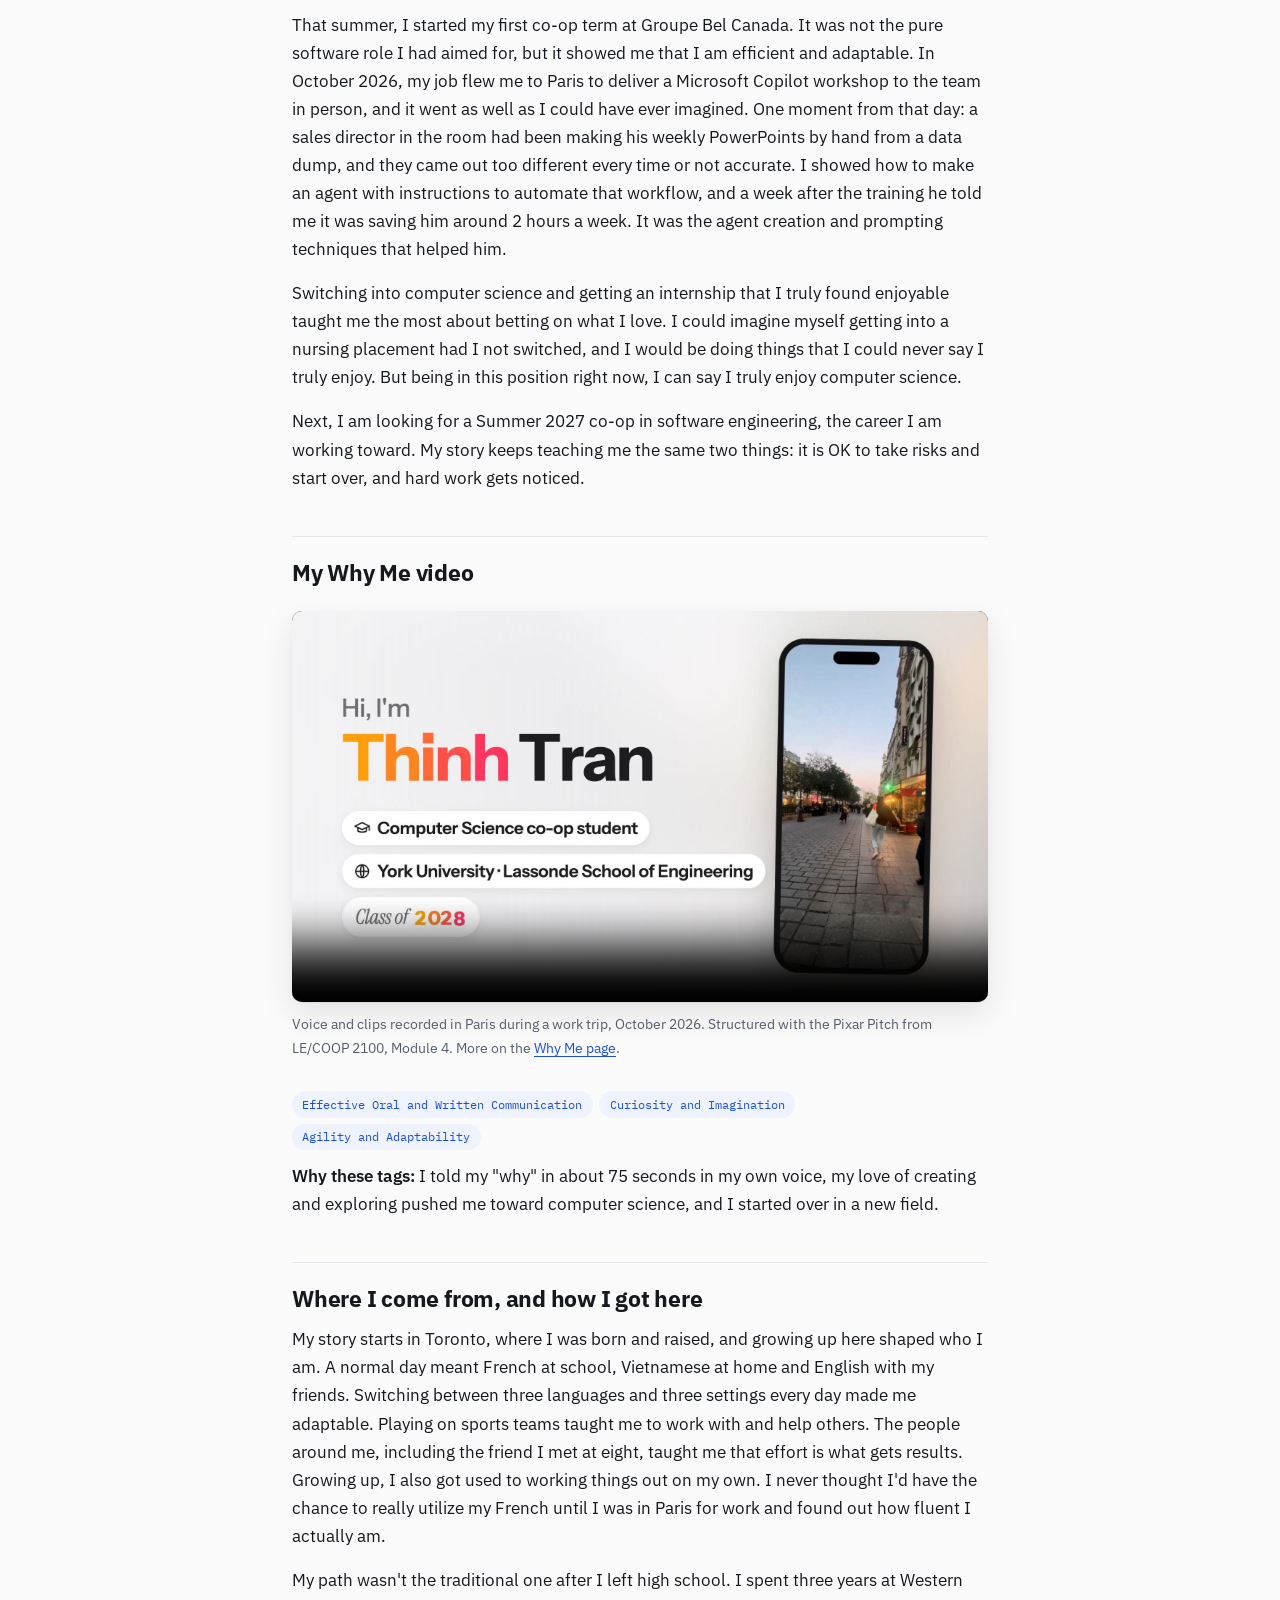
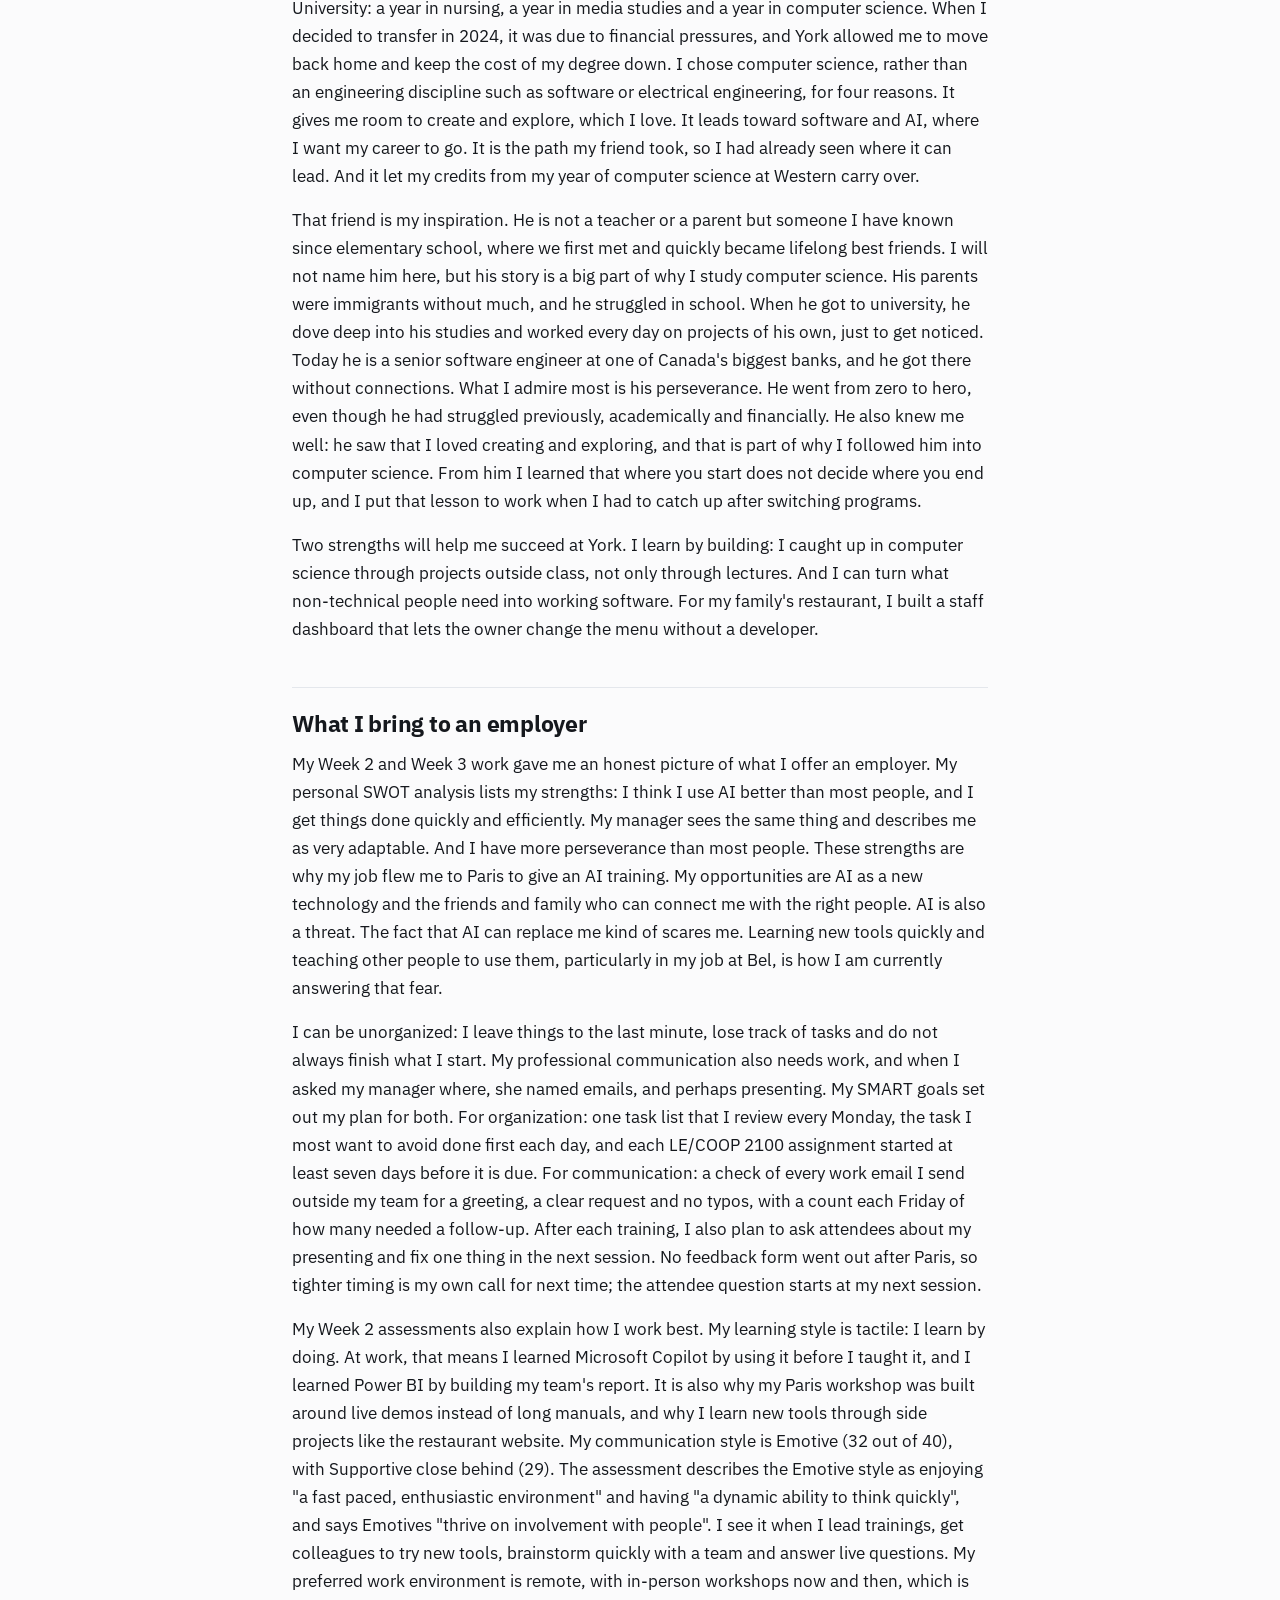
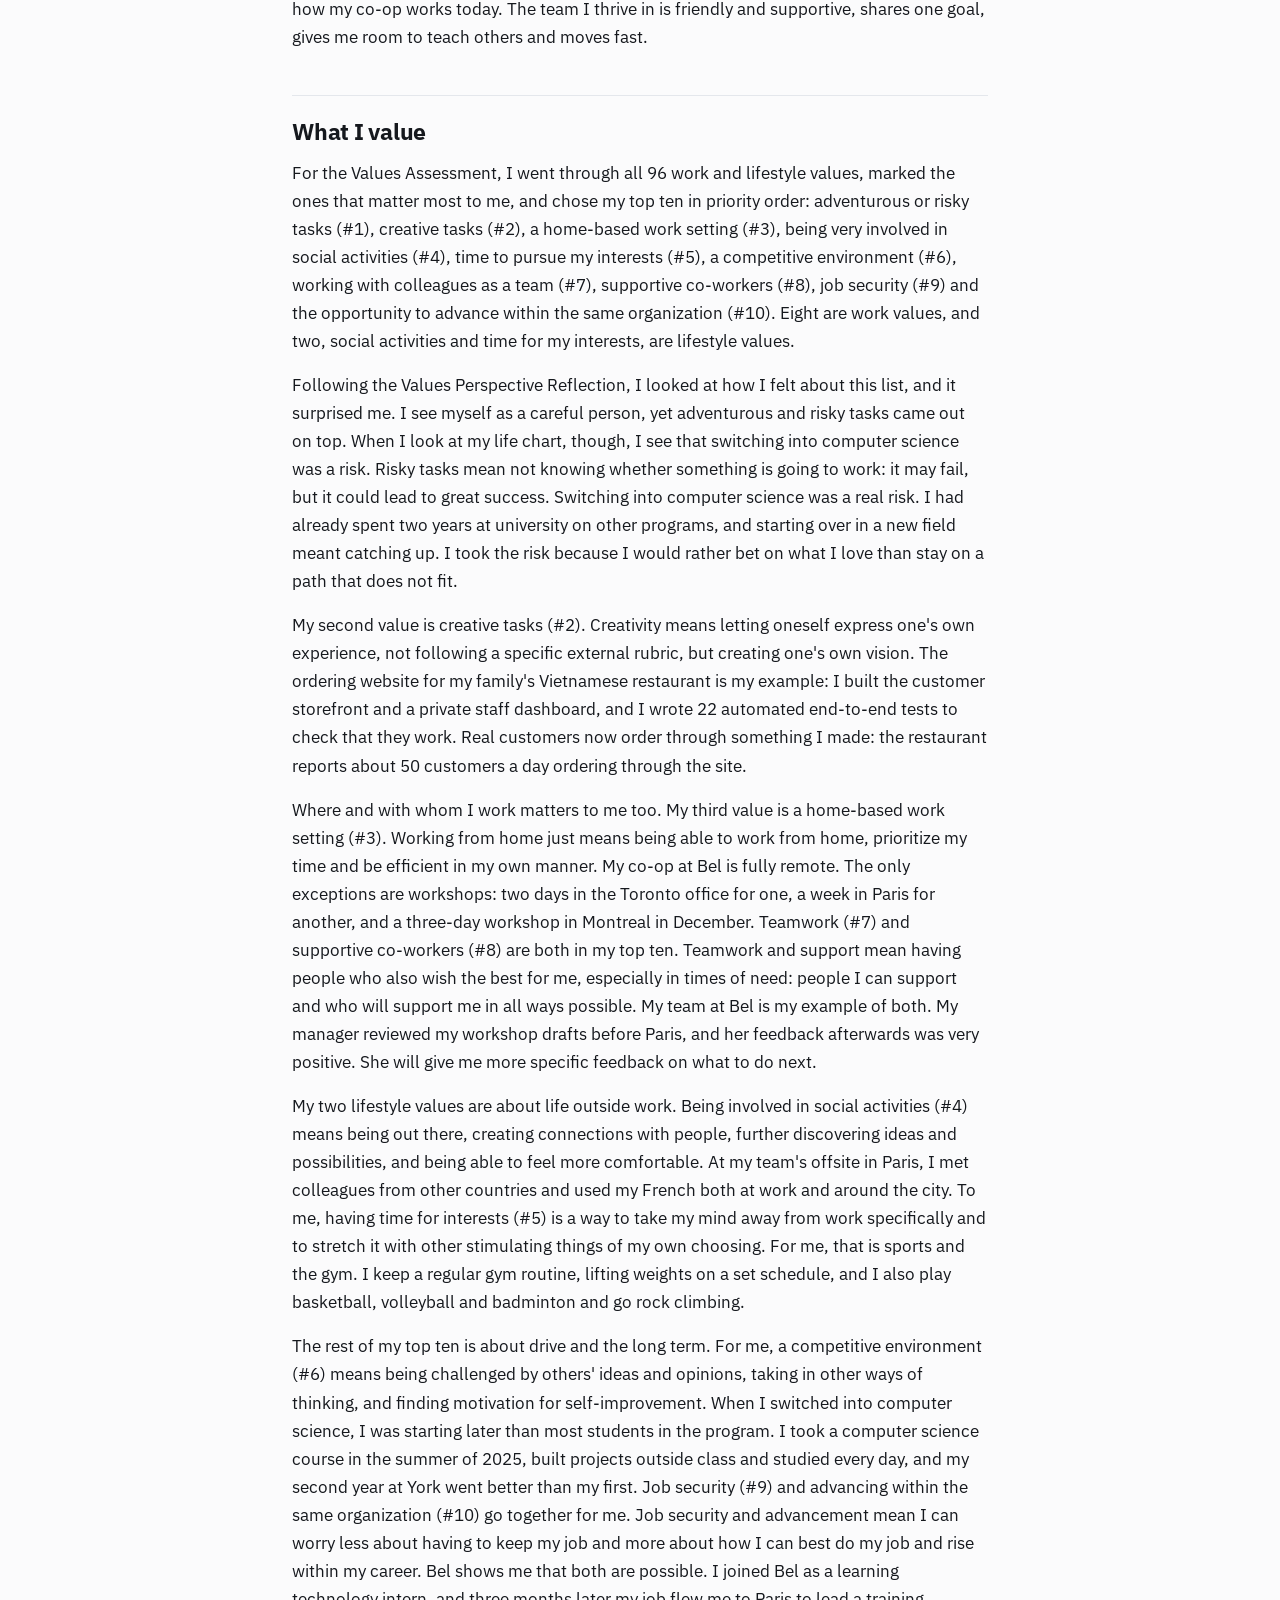
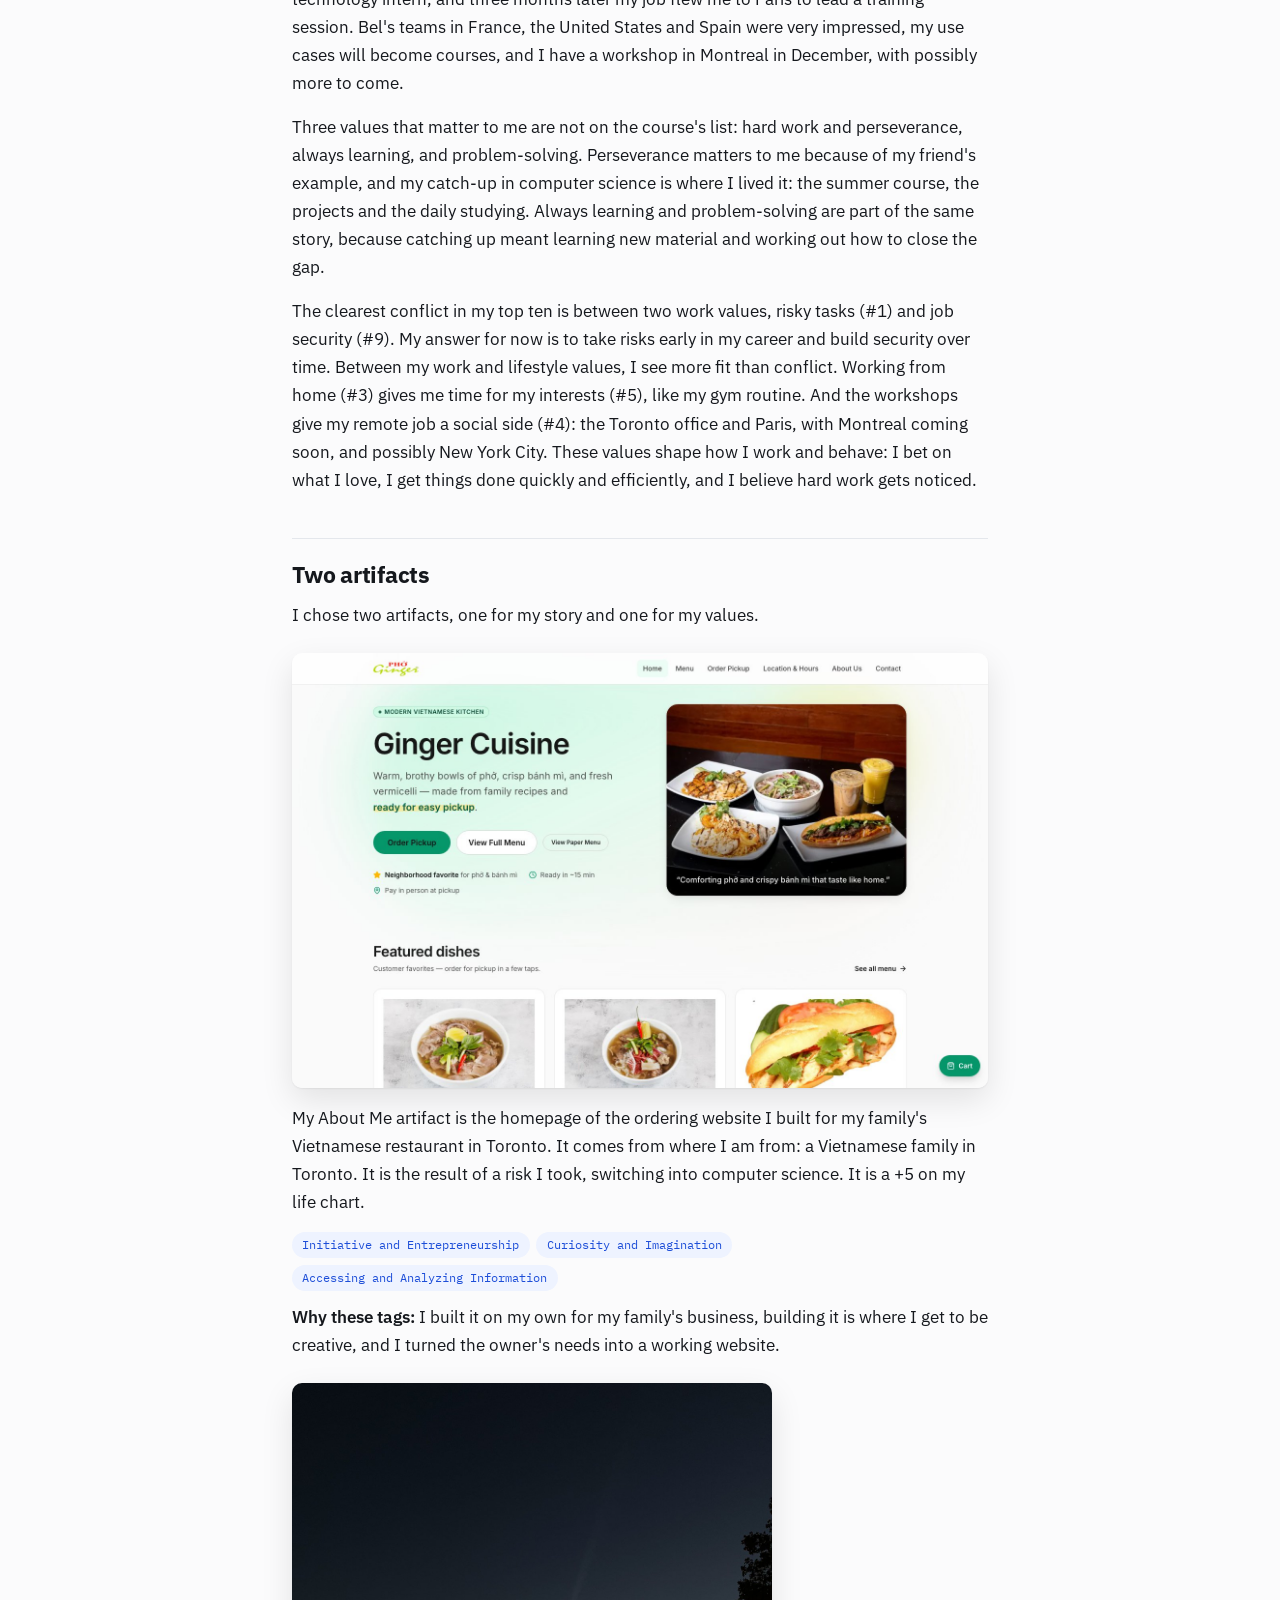
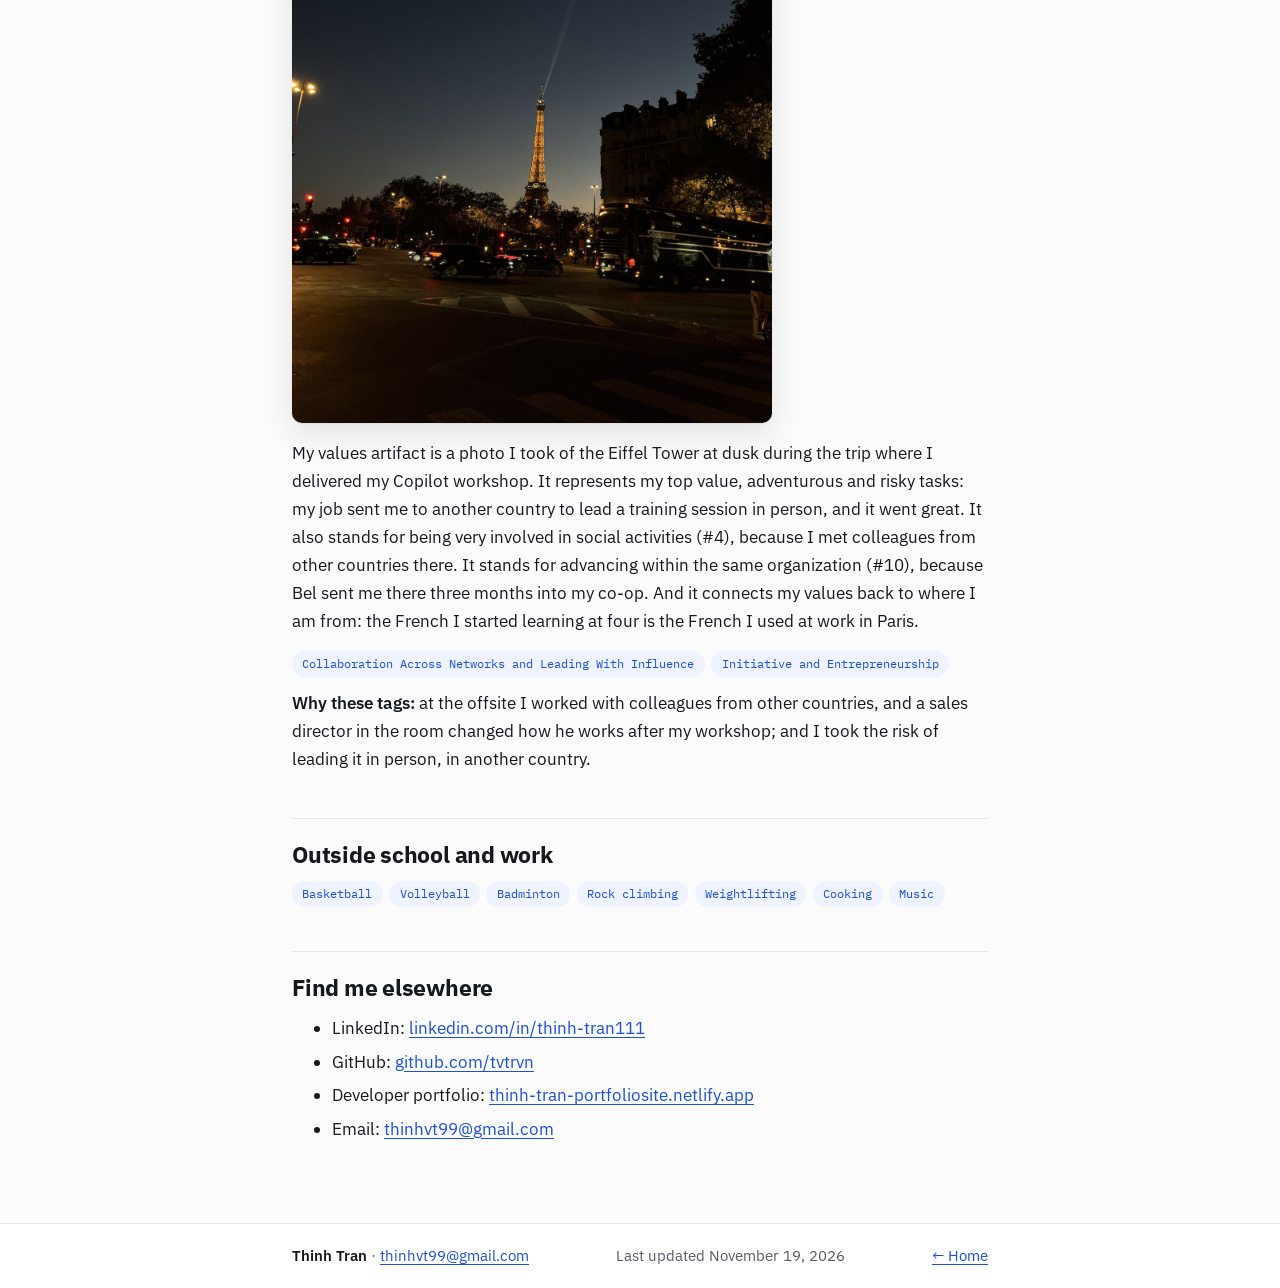
==== commit f8b68e43: "Section 1 for Module 9: 5-sentence bio, Paris example, nursing lesson, skills used per job, competen" ====
--- a/docs/about.html
+++ b/docs/about.html
@@ -34,7 +34,7 @@
 <h1 id="about-me">About Me</h1>
 <p class="lede">Computer Science student, co-op intern, and builder, working toward a career in software and AI.</p>
 
-<p>My name is Thinh Tran. I am a Computer Science (Honours) co-op student at York University's Lassonde School of Engineering, graduating in 2028, and I am on my first co-op term as a Learning Technology and AI Enablement Intern at Groupe Bel Canada. I want to become a software engineer working in AI. The different mix of experiences and background is what makes me unique. I speak English, French and Vietnamese. I switched into Computer Science from media, and previously nursing, so I have a mix of experience in editing videos and coding. I also love building AI tools for myself. Outside school and work, I lift weights, play basketball, volleyball and badminton, rock climb, and love to cook.</p>
+<p>My name is Thinh Tran. I am a Computer Science (Honours) co-op student at York University's Lassonde School of Engineering, graduating in 2028, and I am on my first co-op term as a Learning Technology and AI Enablement Intern at Groupe Bel Canada. I want to become a software engineer working in AI. I switched into Computer Science from media, and previously nursing, so I have a mix of experience in editing videos and coding. I also love building AI tools for myself.</p>
 <h2 id="at-a-glance">At a glance</h2>
 <div class="table-scroll">
 <table>
@@ -77,7 +77,9 @@
 <p>When I was eight, I made a new friend in school who would later be the cornerstone of my career direction. I tell his story below, but the short version is that he started with very little and worked his way into software engineering. He inspired me by showing how I could end up going big.</p>
 <p>I started university in nursing at Western University in 2021. It wasn't the right fit and was a very confusing and low time for me. I spent the next year in media studies, where I edited my own short film, and in 2023 I took a big risk and switched into computer science. My friend knew I loved creating and exploring and valued time, and his perseverance pushed me to bet on what I loved and pursue a different sector. In 2024, I transferred to York University to continue in computer science while living at home.</p>
 <p>Starting late meant catching up, so I took a summer course, built projects outside class and studied every day, the way I had watched my friend do it. My grades went up, and in 2026 I shipped the online ordering website for my family's Vietnamese restaurant, which real customers use every day.</p>
-<p>That summer, I started my first co-op term at Groupe Bel Canada. It was not the pure software role I had aimed for, but it showed me that I am efficient and adaptable. In October 2026, my job flew me to Paris to deliver a Microsoft Copilot workshop to the team in person, and it went as well as I could have ever imagined. Next, I am looking for a Summer 2027 co-op in software engineering, the career I am working toward. My story keeps teaching me the same two things: it is OK to take risks and start over, and hard work gets noticed.</p>
+<p>That summer, I started my first co-op term at Groupe Bel Canada. It was not the pure software role I had aimed for, but it showed me that I am efficient and adaptable. In October 2026, my job flew me to Paris to deliver a Microsoft Copilot workshop to the team in person, and it went as well as I could have ever imagined. One moment from that day: a sales director in the room had been making his weekly PowerPoints by hand from a data dump, and they came out too different every time or not accurate. I showed how to make an agent with instructions to automate that workflow, and a week after the training he told me it was saving him around 2 hours a week. It was the agent creation and prompting techniques that helped him.</p>
+<p>Switching into computer science and getting an internship that I truly found enjoyable taught me the most about betting on what I love. I could imagine myself getting into a nursing placement had I not switched, and I would be doing things that I could never say I truly enjoy. But being in this position right now, I can say I truly enjoy computer science.</p>
+<p>Next, I am looking for a Summer 2027 co-op in software engineering, the career I am working toward. My story keeps teaching me the same two things: it is OK to take risks and start over, and hard work gets noticed.</p>
 <h2 id="my-why-me-video">My Why Me video</h2>
 <figure class="video">
 <video controls playsinline preload="metadata" poster="media/why-me-poster.jpg" width="1920" height="1080">
@@ -87,6 +89,9 @@
 <figcaption>Voice and clips recorded in Paris during a work trip, October 2026. Structured with the Pixar Pitch from LE/COOP 2100, Module 4. More on the <a href="why-me.html">Why Me page</a>.</figcaption>
 </figure>
 
+<ul class="tags"><li>Effective Oral and Written Communication</li><li>Curiosity and Imagination</li><li>Agility and Adaptability</li></ul>
+
+<p><strong>Why these tags:</strong> I told my "why" in about 75 seconds in my own voice, my love of creating and exploring pushed me toward computer science, and I started over in a new field.</p>
 <h2 id="where-i-come-from-and-how-i-got-here">Where I come from, and how I got here</h2>
 <p>My story starts in Toronto, where I was born and raised, and growing up here shaped who I am. A normal day meant French at school, Vietnamese at home and English with my friends. Switching between three languages and three settings every day made me adaptable. Playing on sports teams taught me to work with and help others. The people around me, including the friend I met at eight, taught me that effort is what gets results. Growing up, I also got used to working things out on my own. I never thought I'd have the chance to really utilize my French until I was in Paris for work and found out how fluent I actually am.</p>
 <p>My path wasn't the traditional one after I left high school. I spent three years at Western University: a year in nursing, a year in media studies and a year in computer science. When I decided to transfer in 2024, it was due to financial pressures, and York allowed me to move back home and keep the cost of my degree down. I chose computer science, rather than an engineering discipline such as software or electrical engineering, for four reasons. It gives me room to create and explore, which I love. It leads toward software and AI, where I want my career to go. It is the path my friend took, so I had already seen where it can lead. And it let my credits from my year of computer science at Western carry over.</p>
@@ -112,11 +117,17 @@
 </figure>
 
 <p>My About Me artifact is the homepage of the ordering website I built for my family's Vietnamese restaurant in Toronto. It comes from where I am from: a Vietnamese family in Toronto. It is the result of a risk I took, switching into computer science. It is a +5 on my life chart.</p>
+<ul class="tags"><li>Initiative and Entrepreneurship</li><li>Curiosity and Imagination</li><li>Accessing and Analyzing Information</li></ul>
+
+<p><strong>Why these tags:</strong> I built it on my own for my family's business, building it is where I get to be creative, and I turned the owner's needs into a working website.</p>
 <figure class="photo">
 <img src="media/paris-eiffel-dusk.jpg" alt="The Eiffel Tower at dusk, photographed during my October 2026 work trip" loading="lazy">
 </figure>
 
 <p>My values artifact is a photo I took of the Eiffel Tower at dusk during the trip where I delivered my Copilot workshop. It represents my top value, adventurous and risky tasks: my job sent me to another country to lead a training session in person, and it went great. It also stands for being very involved in social activities (#4), because I met colleagues from other countries there. It stands for advancing within the same organization (#10), because Bel sent me there three months into my co-op. And it connects my values back to where I am from: the French I started learning at four is the French I used at work in Paris.</p>
+<ul class="tags"><li>Collaboration Across Networks and Leading With Influence</li><li>Initiative and Entrepreneurship</li></ul>
+
+<p><strong>Why these tags:</strong> at the offsite I worked with colleagues from other countries, and a sales director in the room changed how he works after my workshop; and I took the risk of leading it in person, in another country.</p>
 <h2 id="outside-school-and-work">Outside school and work</h2>
 <ul class="tags">
 <li>Basketball</li><li>Volleyball</li><li>Badminton</li><li>Rock climbing</li><li>Weightlifting</li><li>Cooking</li><li>Music</li>
@@ -133,7 +144,7 @@
 <footer class="site-footer">
   <div class="wrap footer-row">
     <p><strong>Thinh Tran</strong> · <a href="mailto:thinhvt99@gmail.com">thinhvt99@gmail.com</a></p>
-    <p class="updated">Last updated November 8, 2026</p>
+    <p class="updated">Last updated November 19, 2026</p>
     <p><a class="home-link" href="index.html">&larr; Home</a></p>
   </div>
 </footer>
--- a/docs/style.css
+++ b/docs/style.css
@@ -97,6 +97,7 @@
 .entry-org { color: var(--muted); margin: 0.1rem 0 0.5rem; }
 .entry ul { padding-left: 1.2rem; }
 .accomplishment { background: var(--accent-soft); border-radius: 8px; padding: 0.55rem 0.8rem; font-size: 0.97rem; }
+.skills-used { font-size: 0.97rem; }
 
 /* ---------- cards (projects, portfolios) ---------- */
 .card {
